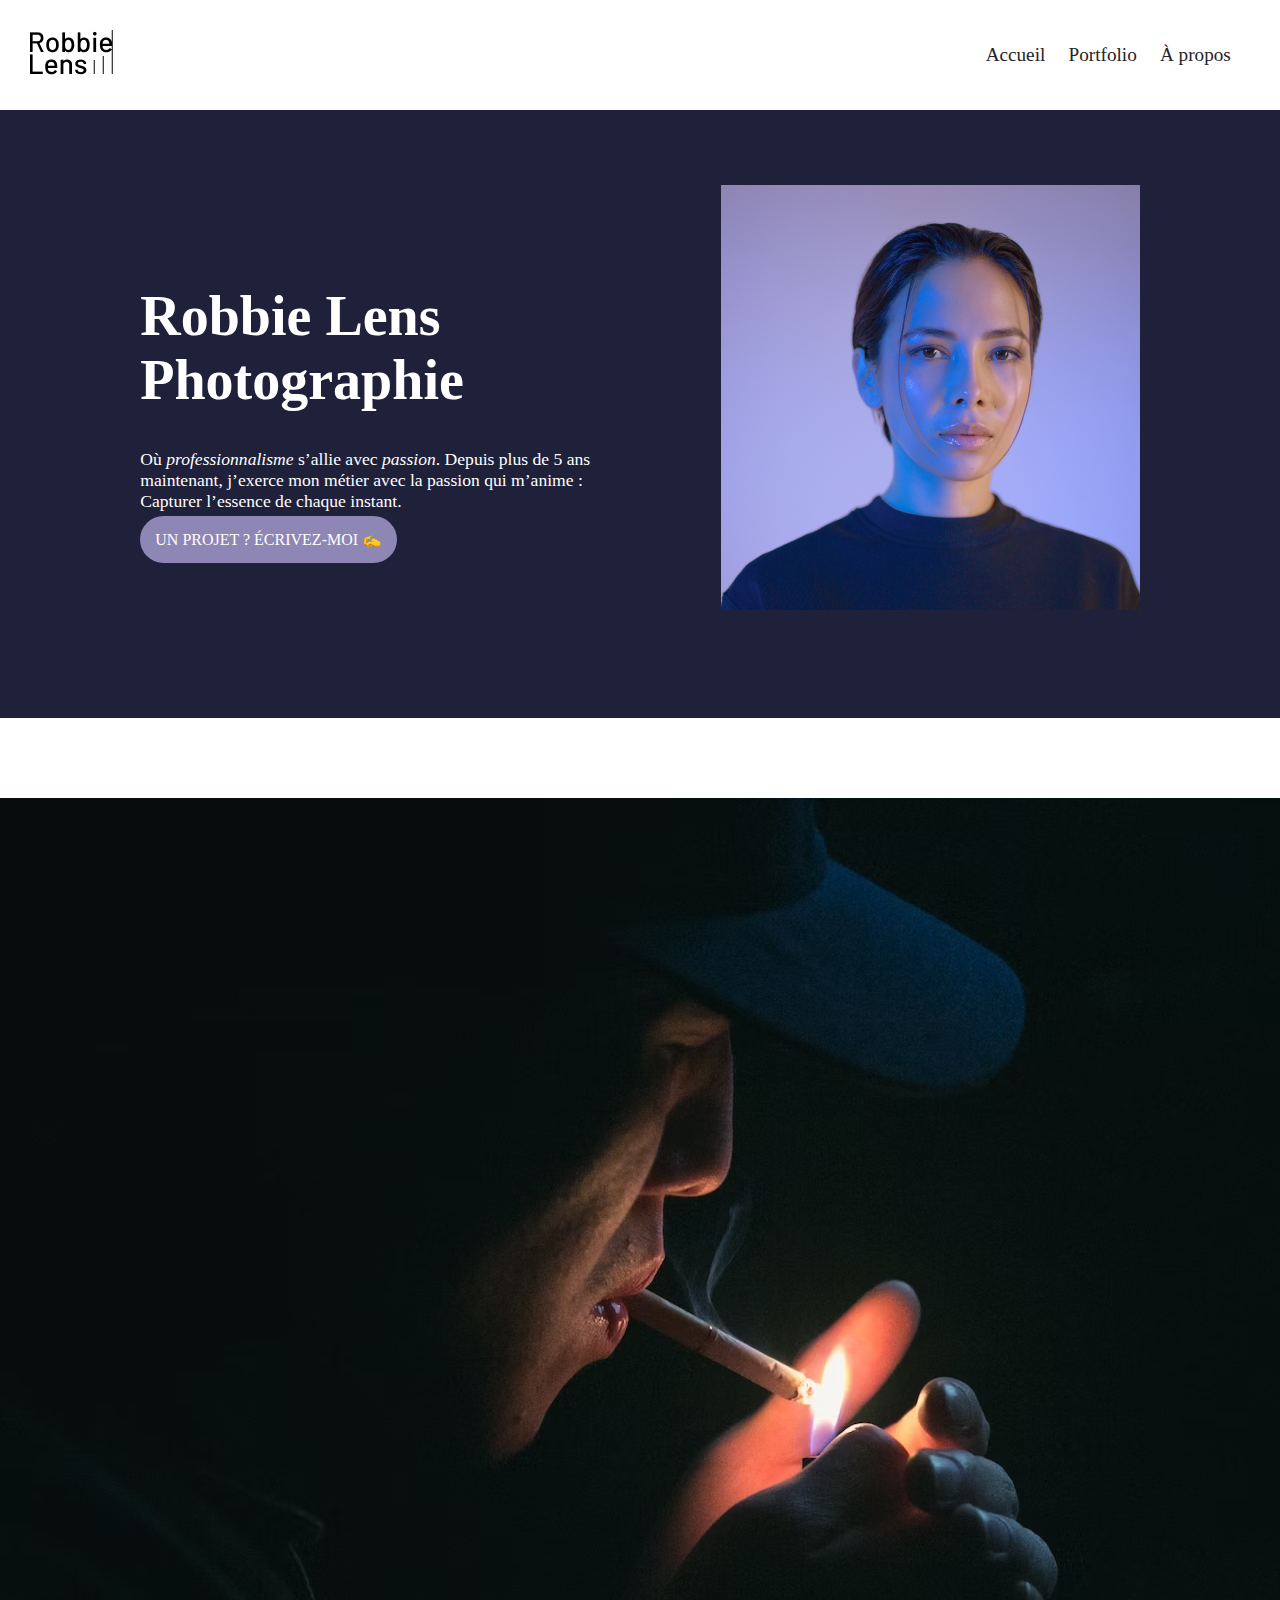
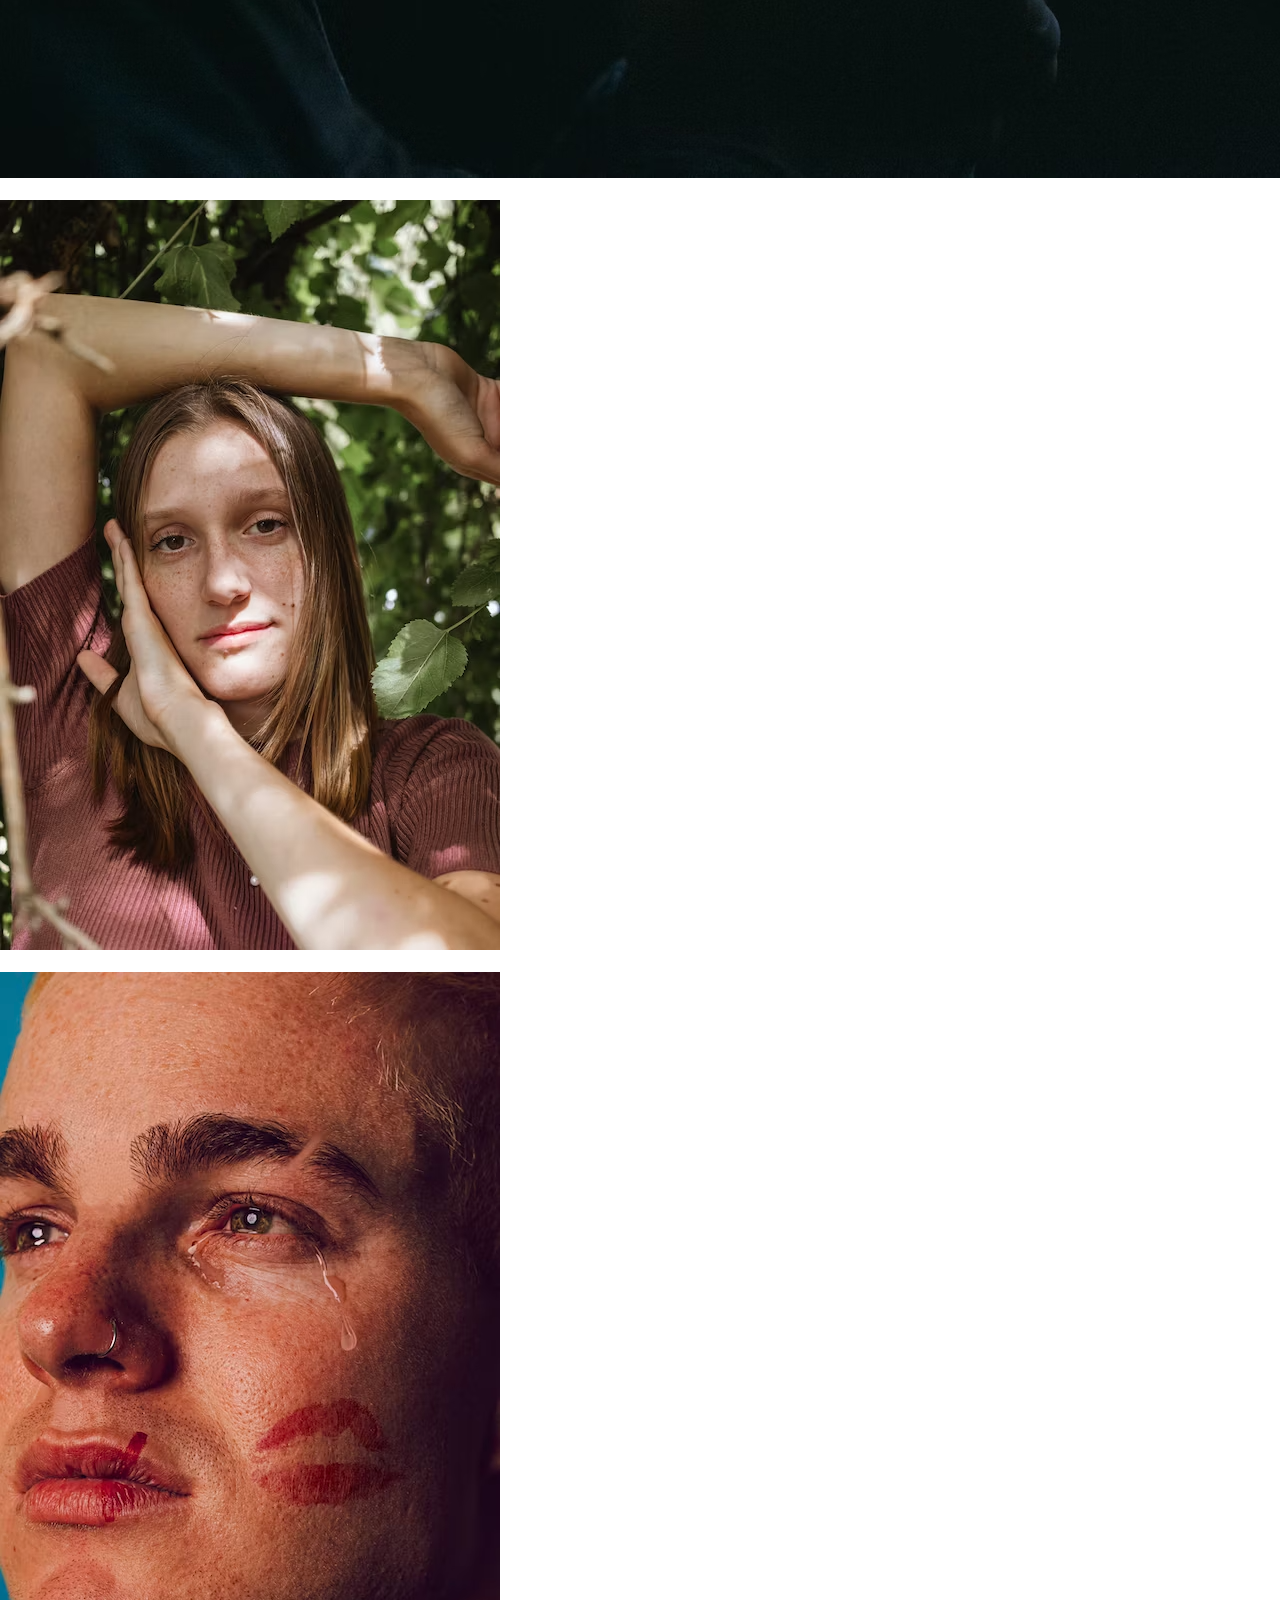
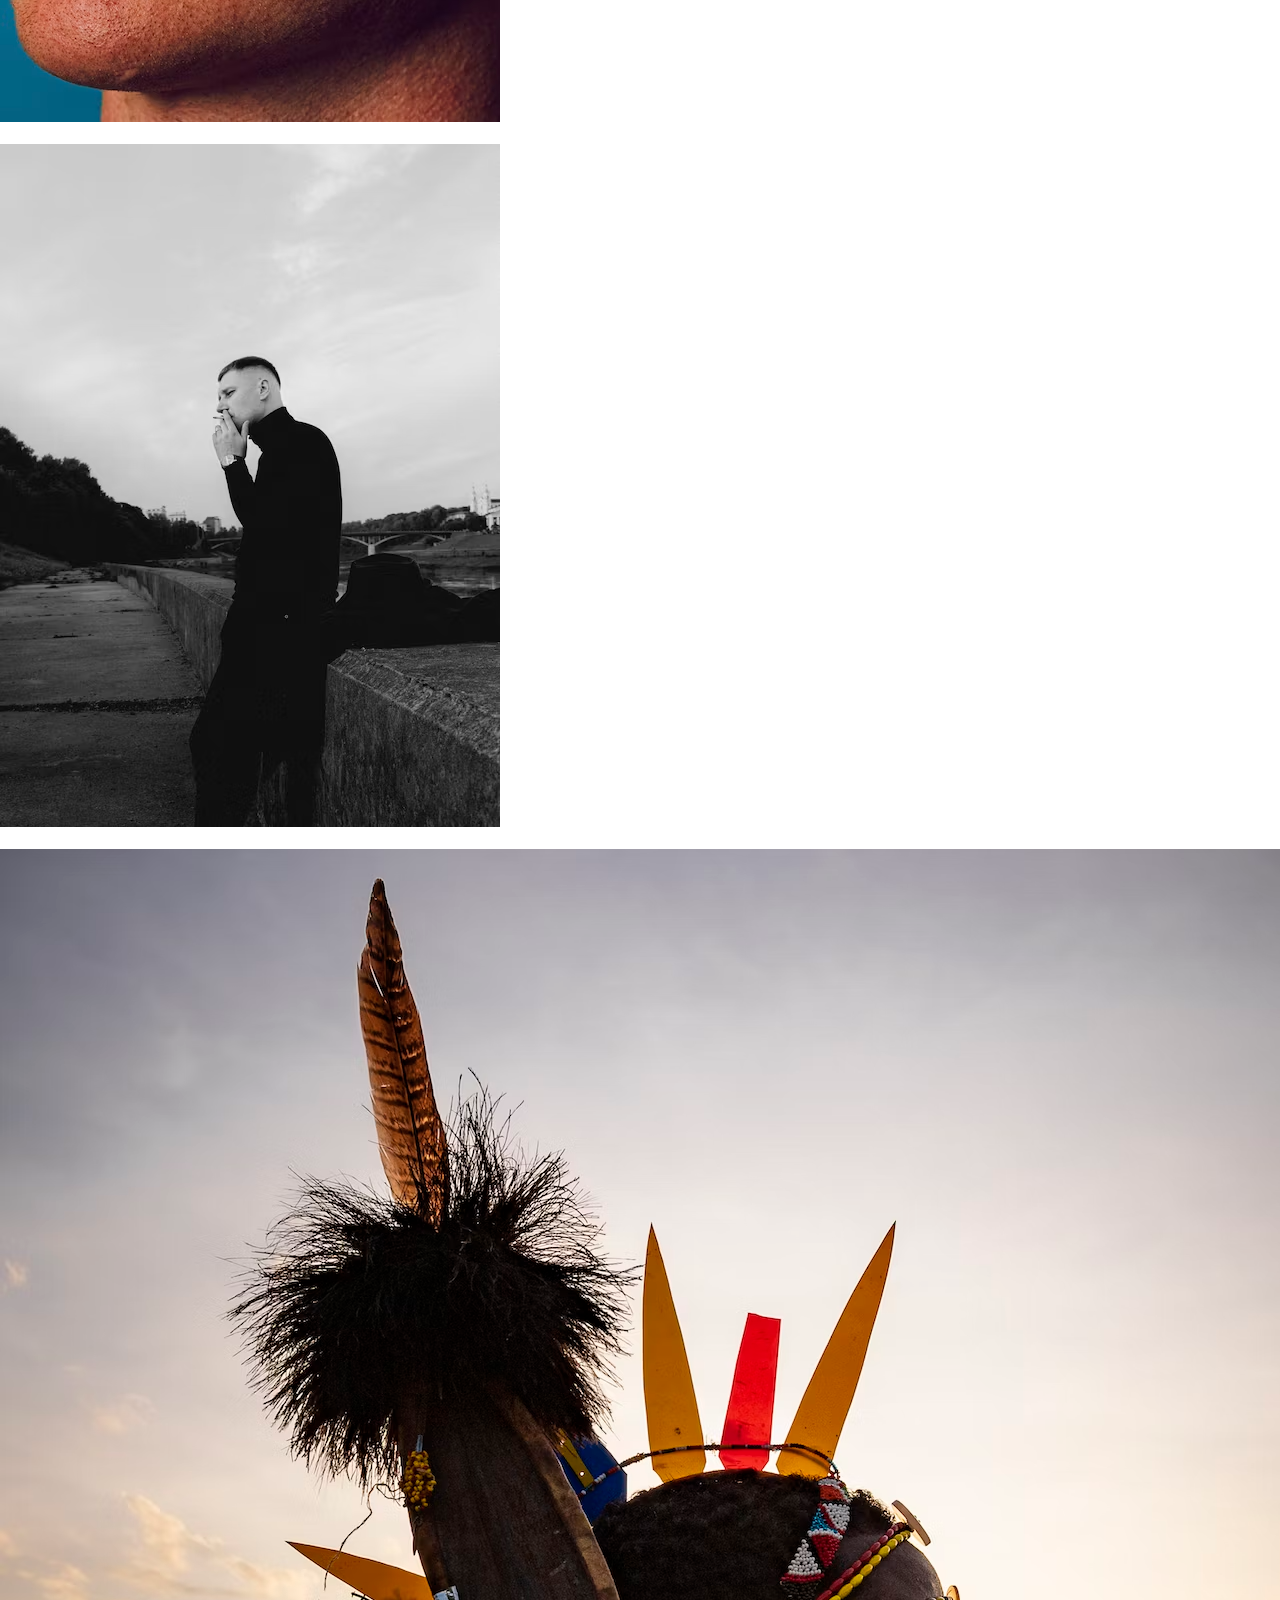
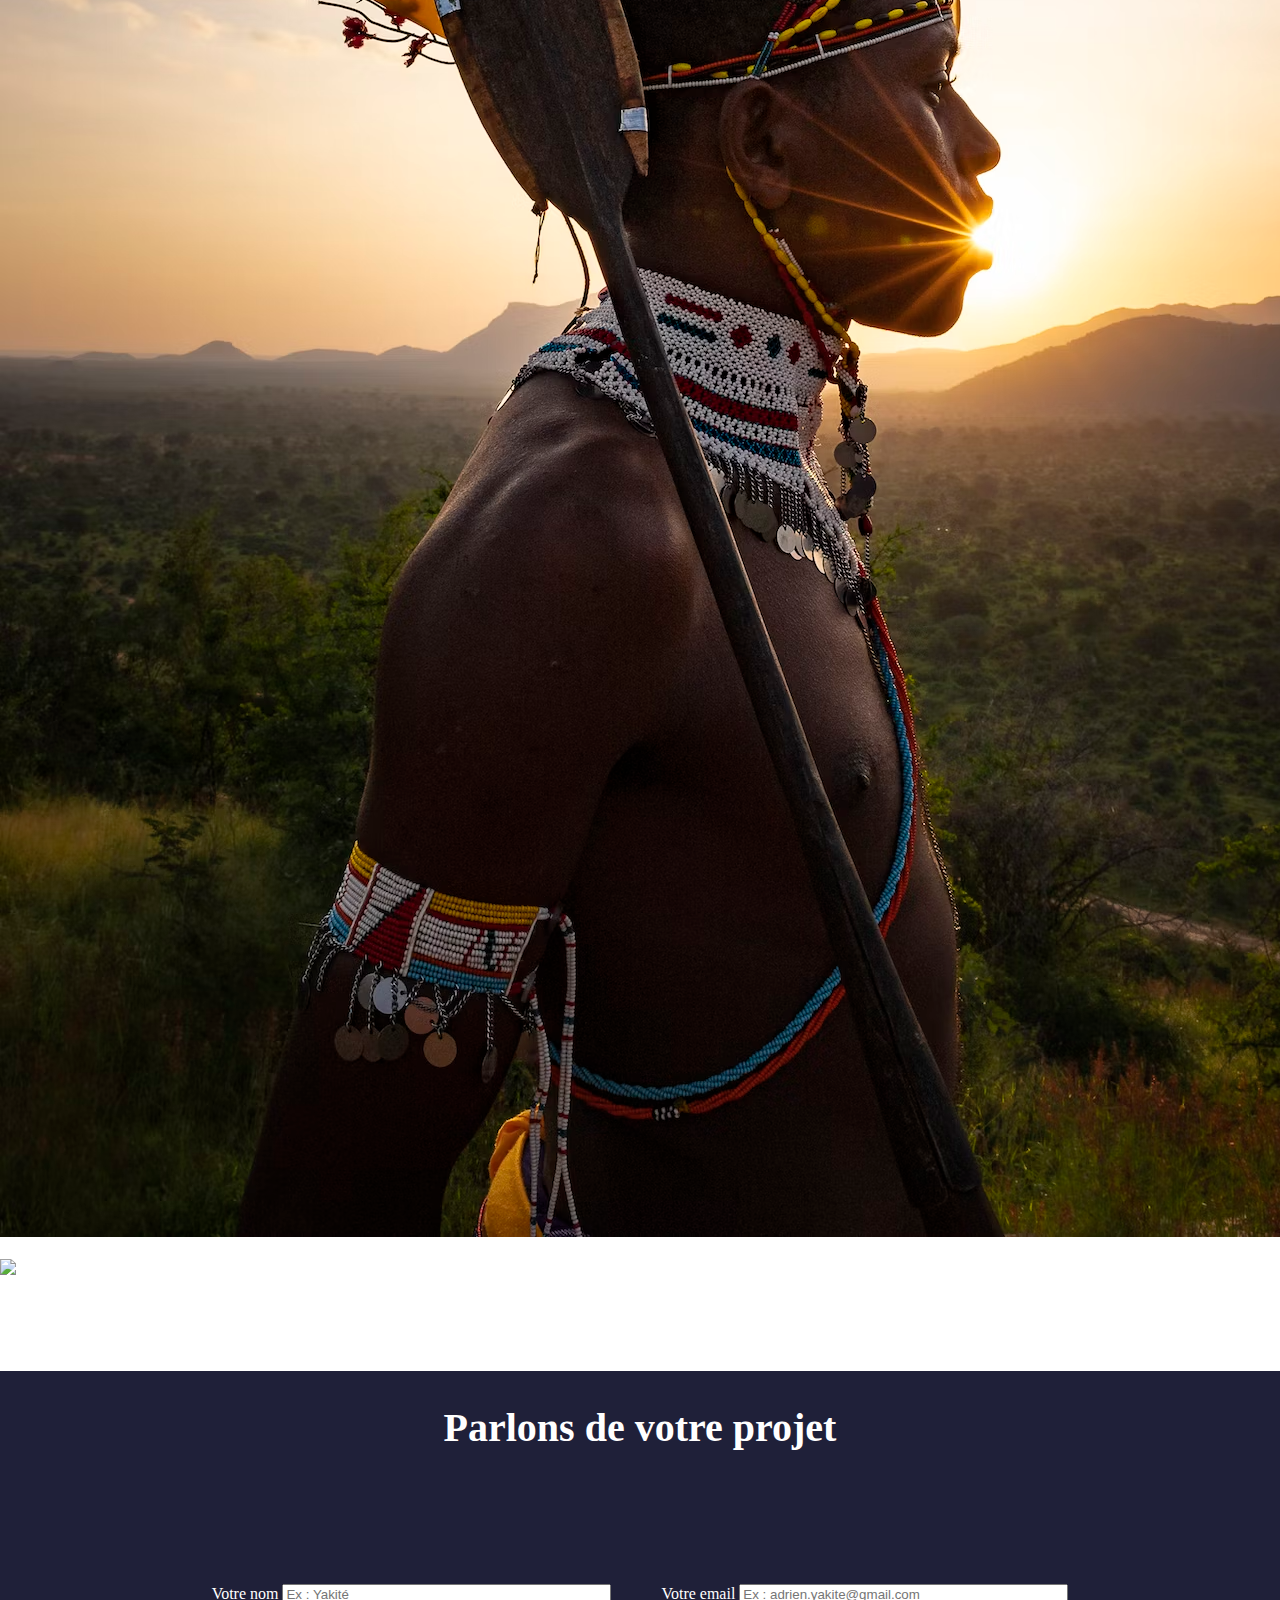
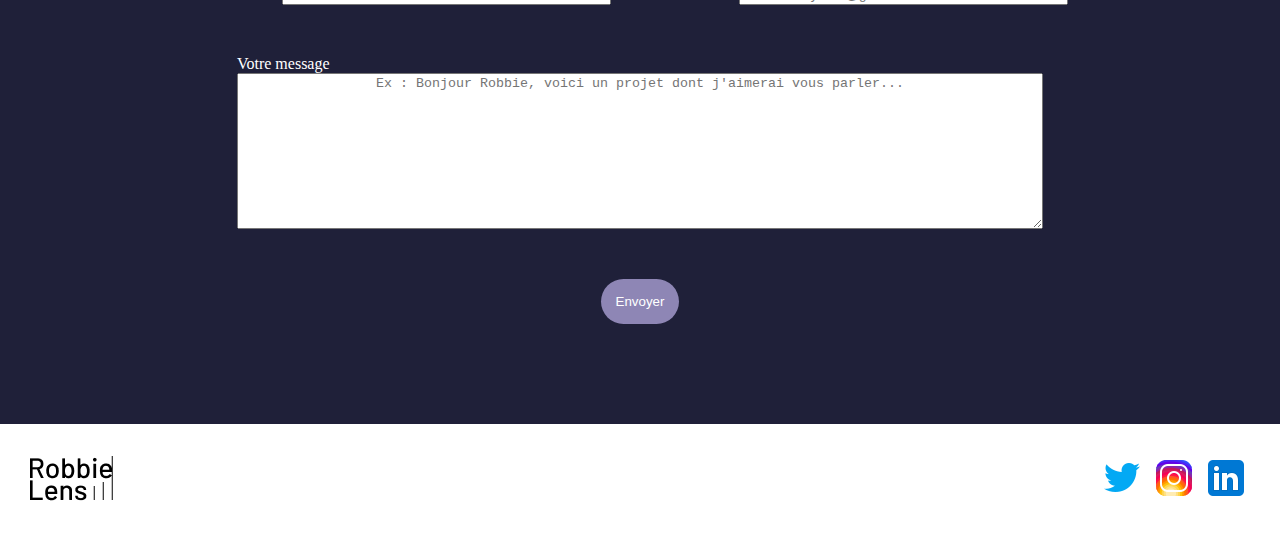
==== index.html @ 9ffb40bf "reprise du #style, suppression de classes, in et div inutiles réparation bug de navigation entre les" ====
<!DOCTYPE html>
    <html lang="fr">
        <head> 
            <meta charset=utf-8>
            <title id="ancre-accueil">Accueil – Robbie Lens Photographie</title>
            <link rel="stylesheet" href="style.css"/> 
            <link rel="preconnect" href="https://fonts.googleapis.com">
            <link rel="preconnect" href="https://fonts.gstatic.com" crossorigin>
            <link href="https://fonts.googleapis.com/css2?family=Manrope&family=Montserrat&display=swap" rel="stylesheet">

            <meta name="viewport" content="width=device-width, initial-scale=1.0">
            <!--importation : Manrope + Montserrat(google fonts)-->

            <script src="files.js" defer></script>
            
        </head>
        
        <body>
            <header>
                <nav>
                        <a href="index.html">
                            <img src="images/logo.png" alt="logo_robbie_lens">
                        </a>

                    <span>
                        <a href="index.html">Accueil&emsp;</a>
                        <a href="Portfolio.html">Portfolio&emsp;</a>
                        <a href="A propos - Robbie Lens Photographie.html">À propos&emsp;</a>
                               <!--Mise en pratique :l'ancre est plus bas que le lien d'ancrage-->
                    </span>
                </nav>
            </header>   

            <main>
                <section class="introRobbie">

                   <div>
                        <h1>Robbie Lens
                        <br>Photographie</h1>
                    
                        <div class="intro-robbie">
                            <p>
                                Où <em>professionnalisme</em> s’allie avec <em>passion</em>. Depuis plus de 5 ans 
                                <br>maintenant, j’exerce mon métier avec la passion 
                                qui m’anime : 
                                <br>
                                Capturer l’essence de chaque instant.
                            </p>    

                            <a href="#ancre-projet"class="btn">UN PROJET ?  ÉCRIVEZ-MOI ✍️​</a>

                        </div>

                    </div>

                    <img src="images/robbie-lens.png" alt="Portrait robbie-lens">
                
                </section>

                

                <section class="Portfolio">
                    <h2>Mon dernier projet</h2>
                    <div class="grid-portraits ">

                            <a href="images/fumeur.jpg" class="lien-voir-cette-image"> 
                                <img src="images/fumeur.jpg"alt="fumeur"title="Cliquez pour agrandir" />
                                <div class="voir-cette-image">Voir la photo</div>
                            </a>
                            
                            <!--Mise en pratique : insertion d'images présentes dans le même dossier + TEXTE BULLE + MINIATURE et aggrandisssement
                            -->
                            <a href="images/portrait-femme1.png" class="lien-voir-cette-image">
                                <img src="images/portrait-femme1.png" alt="jsp"title="Cliquez pour agrandir"/>
                                <div class="voir-cette-image">Voir la photo</div>

                            </a>
    
                            <a href="images/portrait-pleurs.png"class="lien-voir-cette-image">
                                <img src="images/portrait-pleurs.png"alt="jsp"title="Cliquez pour agrandir">
                                <div class="voir-cette-image">Voir la photo</div>
                            </a>
    
                            <a href="images/fumeur2.png" class="lien-voir-cette-image">
                                <img src="images/fumeur2.png"alt="Geyser"title="Cliquez pour agrandir" />
                                <div class="voir-cette-image">Voir la photo</div>
                            </a>
                        
                            
                            <a href="images/guerrier-massai.png"class="lien-voir-cette-image"> 
                                <img src="images/guerrier-massai.png"alt="jE SAIS PLUS"title="Cliquez pour agrandir" />
                                <div class="voir-cette-image">Voir la photo</div>
                            </a>
    
                            
                            <a href="https://wallpapers.com/images/hd/nba-youngboy-pictures-nala5e6zj64zjtpm.jpg" class="lien-voir-cette-image">
                                <img src="https://wallpapers.com/images/hd/nba-youngboy-pictures-nala5e6zj64zjtpm.jpg"alt="Lac"title="Cliquez pour agrandir" />
                                <div class="voir-cette-image">Voir la photo</div>
                            </a>
                        
                    </div>
                    <br><br><h4><a href="Portfolio.html"target="_blank"class="bouton2">Voir portfolio</a></h4>

                </section>
                
                <section class="formContact">
                    <h2 id="ancre-projet">Parlons de votre projet</h2>
                    <form action="" method="get">
                        <div class="coordonees">

                            <div>
                                <label for="nom">Votre nom </label>
                                    <input type="text" name="nom" id="nom" placeholder="Ex : Yakité" size="38" >
                            </div>

                            <div>
                                <label for="adressemail">Votre email </label>
                                    <input type="email" name="adressemail" id="adressemail"placeholder="Ex : adrien.yakite@gmail.com" size="38">
                            </div>  

                        </div>

                        <div>
                                <label for="resumeprojet">Votre message</label>
                                    <textarea name="resumeprojet" id="resumeprojet" placeholder="Ex : Bonjour Robbie, voici un projet dont j'aimerai vous parler..." required rows="10"></textarea>
                        </div>

                        <input type="submit" value="Envoyer" class="btn" id="btnEnvoi">


                    </form>
                </section>

                

            </main>

            <footer>
                    <a href="index.html">
                        <img src="images/logo.png"alt="logo_robbie_lens">
                    </a>
                    <span class="logos-reseaux">
                        <a href="https://twitter.com/RedSmash0"target="_blank">
                            <img src="images/icons8-twitter-48.png"alt="logo twitter"title="@Robbie_Lens">
                        </a>
                        <a href="https://www.instagram.com/afric_un/"target="_blank"> 
                            <img src="images/icons8-instagram-48.png"alt="logo instagram"title="@Robbie_Lens">             
                        </a>
                        <a href="https://www.linkedin.com/in/adrien-yakite-ba0730135/"target="_blank"> 
                            <img src="images/logo_linkedin.png"alt="logo Linkedin"title="@Robbie_Lens">             
                        </a>
                    </span>
            </footer>
            
        </body>
           
    



    </html>
---- style.css ----
/*////////////////////////////////////////////////////////////////*/

                            /*BALISES*/

/*////////////////////////////////////////////////////////////////*/
body{
    background-color: #1F2039;
    color: white;
    margin: auto;
}


nav,footer{
    background-color: white;
    padding: 30px;
    display: flex;
    flex: row;
    justify-content: space-between;
    align-items: center;
}

a{
    text-decoration: none;
    color: white;
}


a:hover{
    opacity: 0.6;
}

a:visited{
    text-decoration: none;
}



header a{
    color:#242424;
    text-decoration: none;
    font-size: 1.2em;
}

h1{
    font-size: 3.5em;
    text-align: center;
}

h2{
    font-size: 2.5em;
    text-align: center;
}
p{
    font-size: 1.1em;
    text-align: justify
}

form{
    display: flex;
    flex-direction: column;
    align-items: center ;
    gap: 50px;

    padding: 100px;
}

td,th,tr{
    border: 1px solid #8e86b5;
    padding: 50px;
}

table{
    border-collapse: collapse;
    margin: auto;
}




/*////////////////////////////////////////////////////////////////*/

                            /*CLASSES ET ID*/

/*////////////////////////////////////////////////////////////////*/

/* index.html*/ 

.Portfolio{
    background-color: white;
}

.introRobbie{
    display: flex;
    flex-direction: row;
    justify-content: space-around;
    align-items: center;
    padding: 75px;

    width: auto;
    margin: auto;
}

.introRobbie h1{
    font-size: 3.5em;
    text-align: left;
}

.coordonees{
    display: flex;
    flex: row;
    gap: 50px;

}

#resumeprojet{
    display: flex;
    flex-direction: column;
    justify-content: center;
    align-items: center;
    text-align: center;
    width: 800px;
}


/*a propos*/

.introAPropos{
    display: flex;
    flex-direction: column;
    justify-content: center;
    align-items: center;
    padding: 100px;
}

.introAPropos p {
    padding: 100px;
    margin-left: 200px;
    margin-right: 200px;
    border-right: 1px solid #8e86b5;
    border-bottom: 1px solid #8e86b5;
    font-size: 1.1em;
}

.services{
    display: flex;
    flex-direction: column;
    justify-content: center;
    align-items: center;
    padding: 100px;
}

.services ul{
    padding: 100px;
    margin-left: 200px;
    margin-right: 200px;
    border-right: 1px solid #8e86b5;
    border-bottom: 1px solid #8e86b5;
    font-size: 1.1em;
}


.carte-de-visite{
margin: auto;
padding-top: 100px;
}

.carte-de-visite img{
    width: 25%;
    margin: auto;
    display: flex;
    justify-content: center;
    padding-bottom: 100px;
}

.soldes{
    text-decoration:line-through;
}

.btn{
    border-radius: 30px;
    border: none;
    background-color:#8e86b5 ;
    color: white;
    padding: 15px;
}

























































/*    <form method="get" action="">
                        <label for="langue">Veuillez selectionnez une langue :</label>
                        <select name="langue" id="langue">
                            <option value="Français" selected>Français 🇫🇷</option>
                            <option value="Anglais" selected>Anglais 🇬🇧​</option>
                            <option value="Allemand" selected>Allemand 🇩🇪​ </option>
                            <option value="Espagnol" selected>Espagnol 🇪🇸</option>
                            <option value="Japonais" selected>Japonais 🇯🇵​</option>
                        </select>
                    </form>

                    <br><br>

                    <form method="get" action="">
                    <label>Veuillez selectionnez une langue :</label><br>
                    <label for="français">Français</label><input type="checkbox" name="français" id="français">
                    <label for="anglais">Anglais</label><input type="checkbox" name="anglais" id="anglais">
                    <label for="espagnol">Espagnol</label><input type="checkbox" name="espagnol" id="espagnol">
                    <label for="allemand">Allemand</label><input type="checkbox" name="allemand" id="allemand">
                    </form>

                    <br><br>

                    <form method="get" action="">

                        <label for="langue">Veuillez choisir une langue :</label><br>


                        <label for="français">Français</label>
                            <input type="radio" name="langue" value="français" id="français" checked>

                        <label for="anglais">Anglais</label>
                            <input type="radio" name="langue" value="anglais" id="anglais" checked>

                        <label for="espagnol">Espagnol</label>
                            <input type="radio" name="langue" value="espagnol" id="espagnol" checked>

                        <label for="allemand">Allemand</label>
                            <input type="radio" name="langue" value="allemand" id="allemand" checked>

                    </form>*/
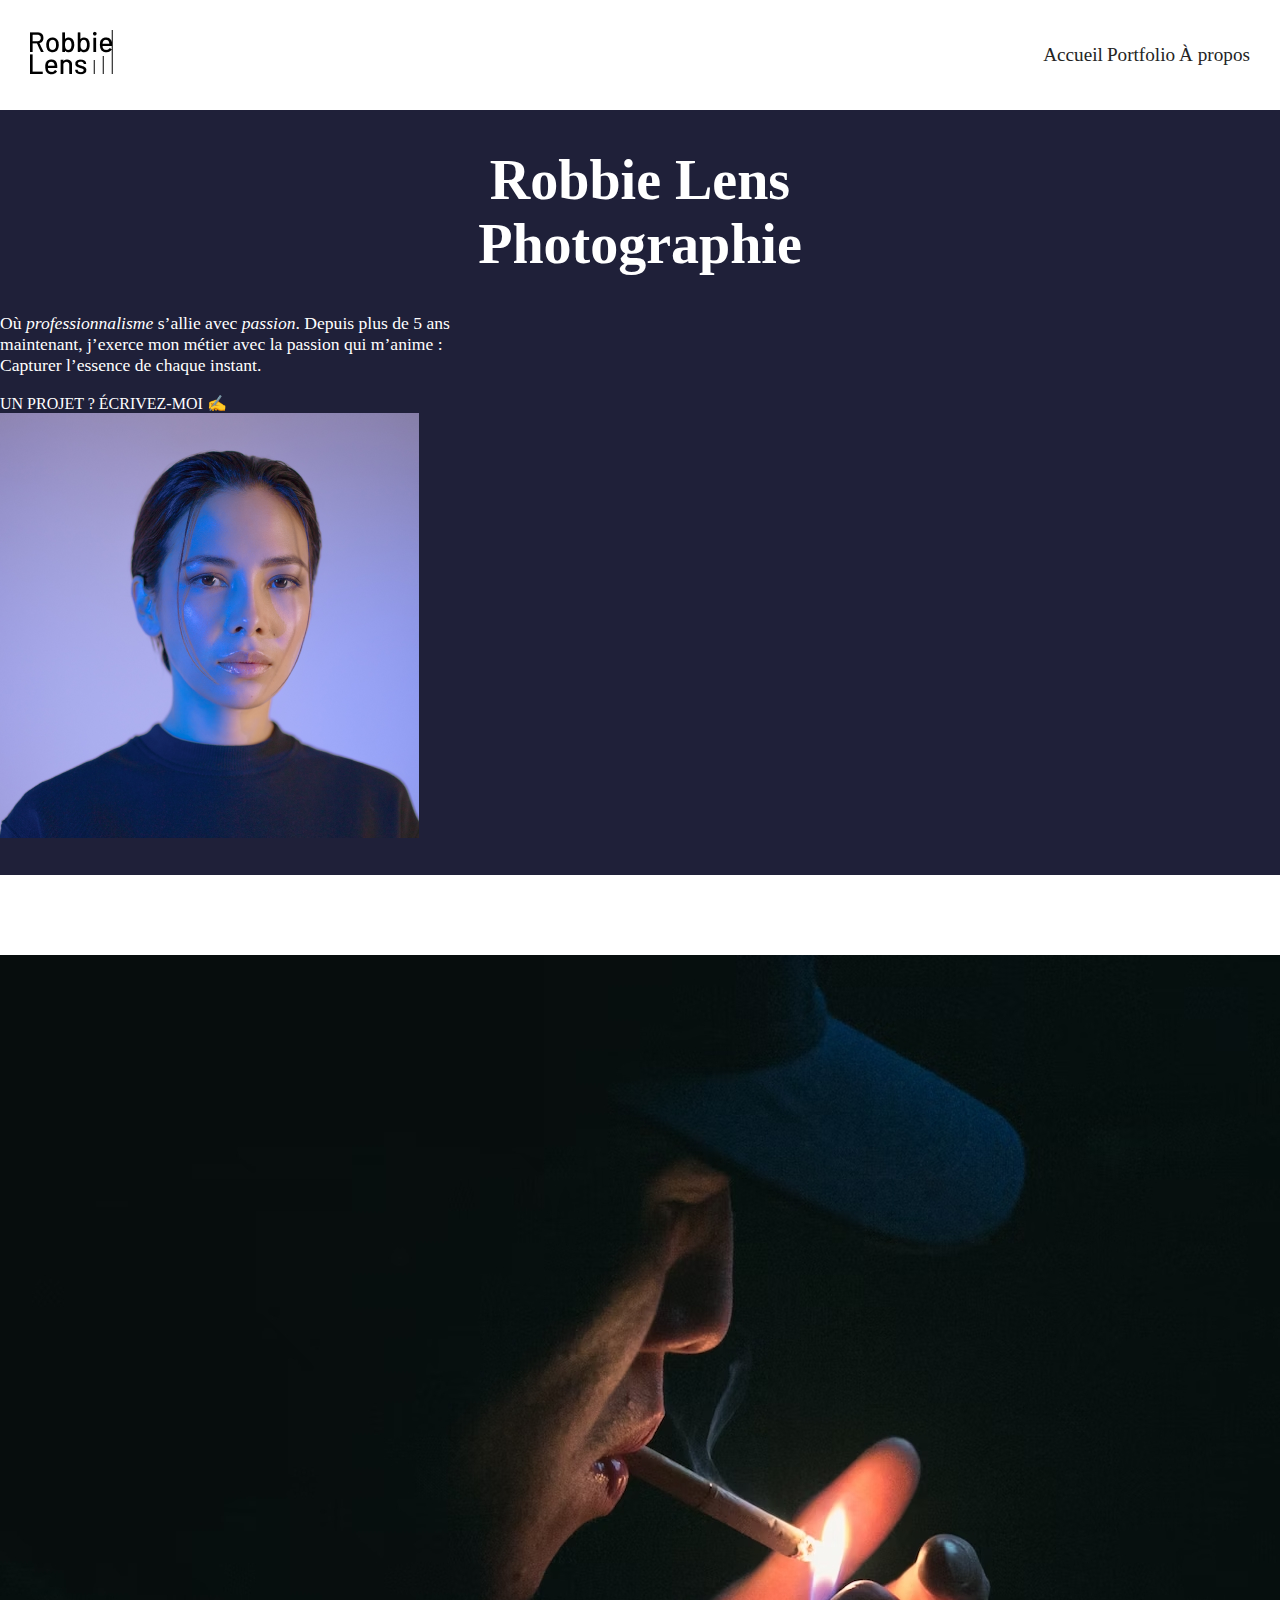
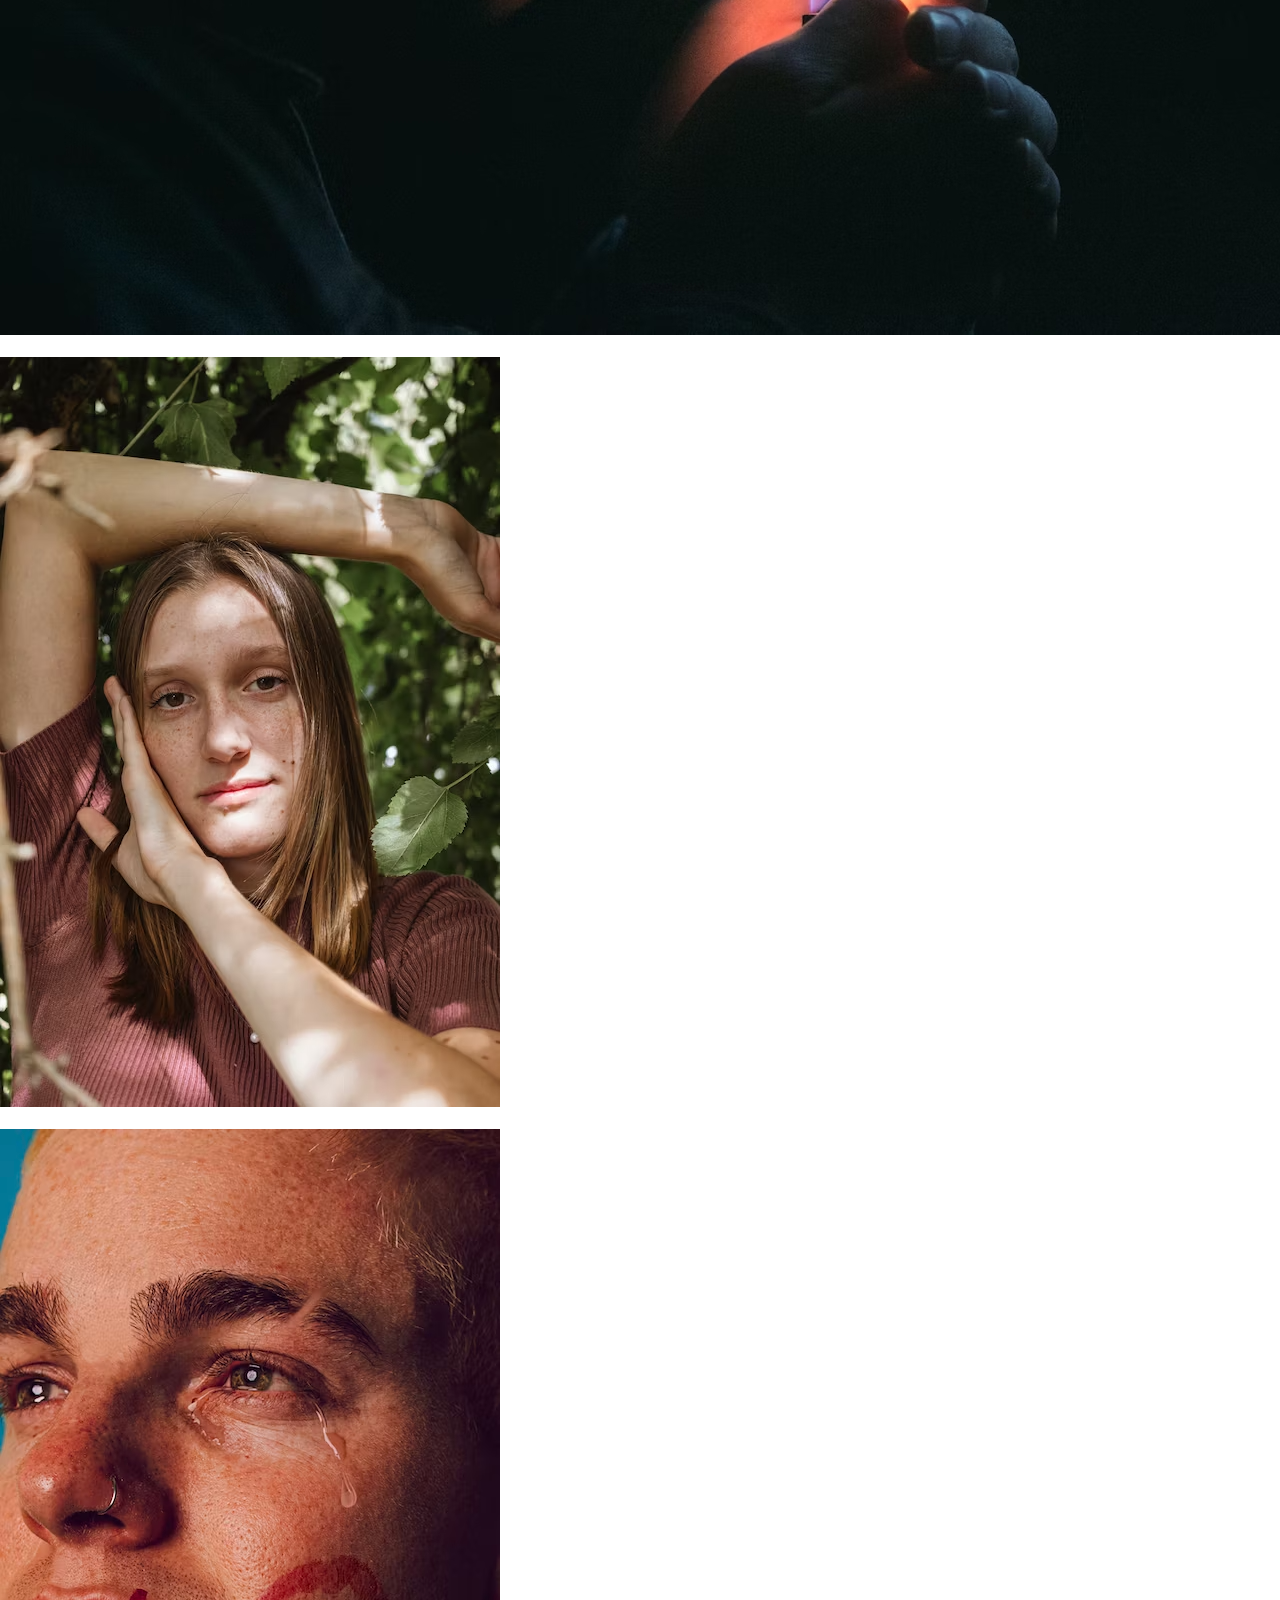
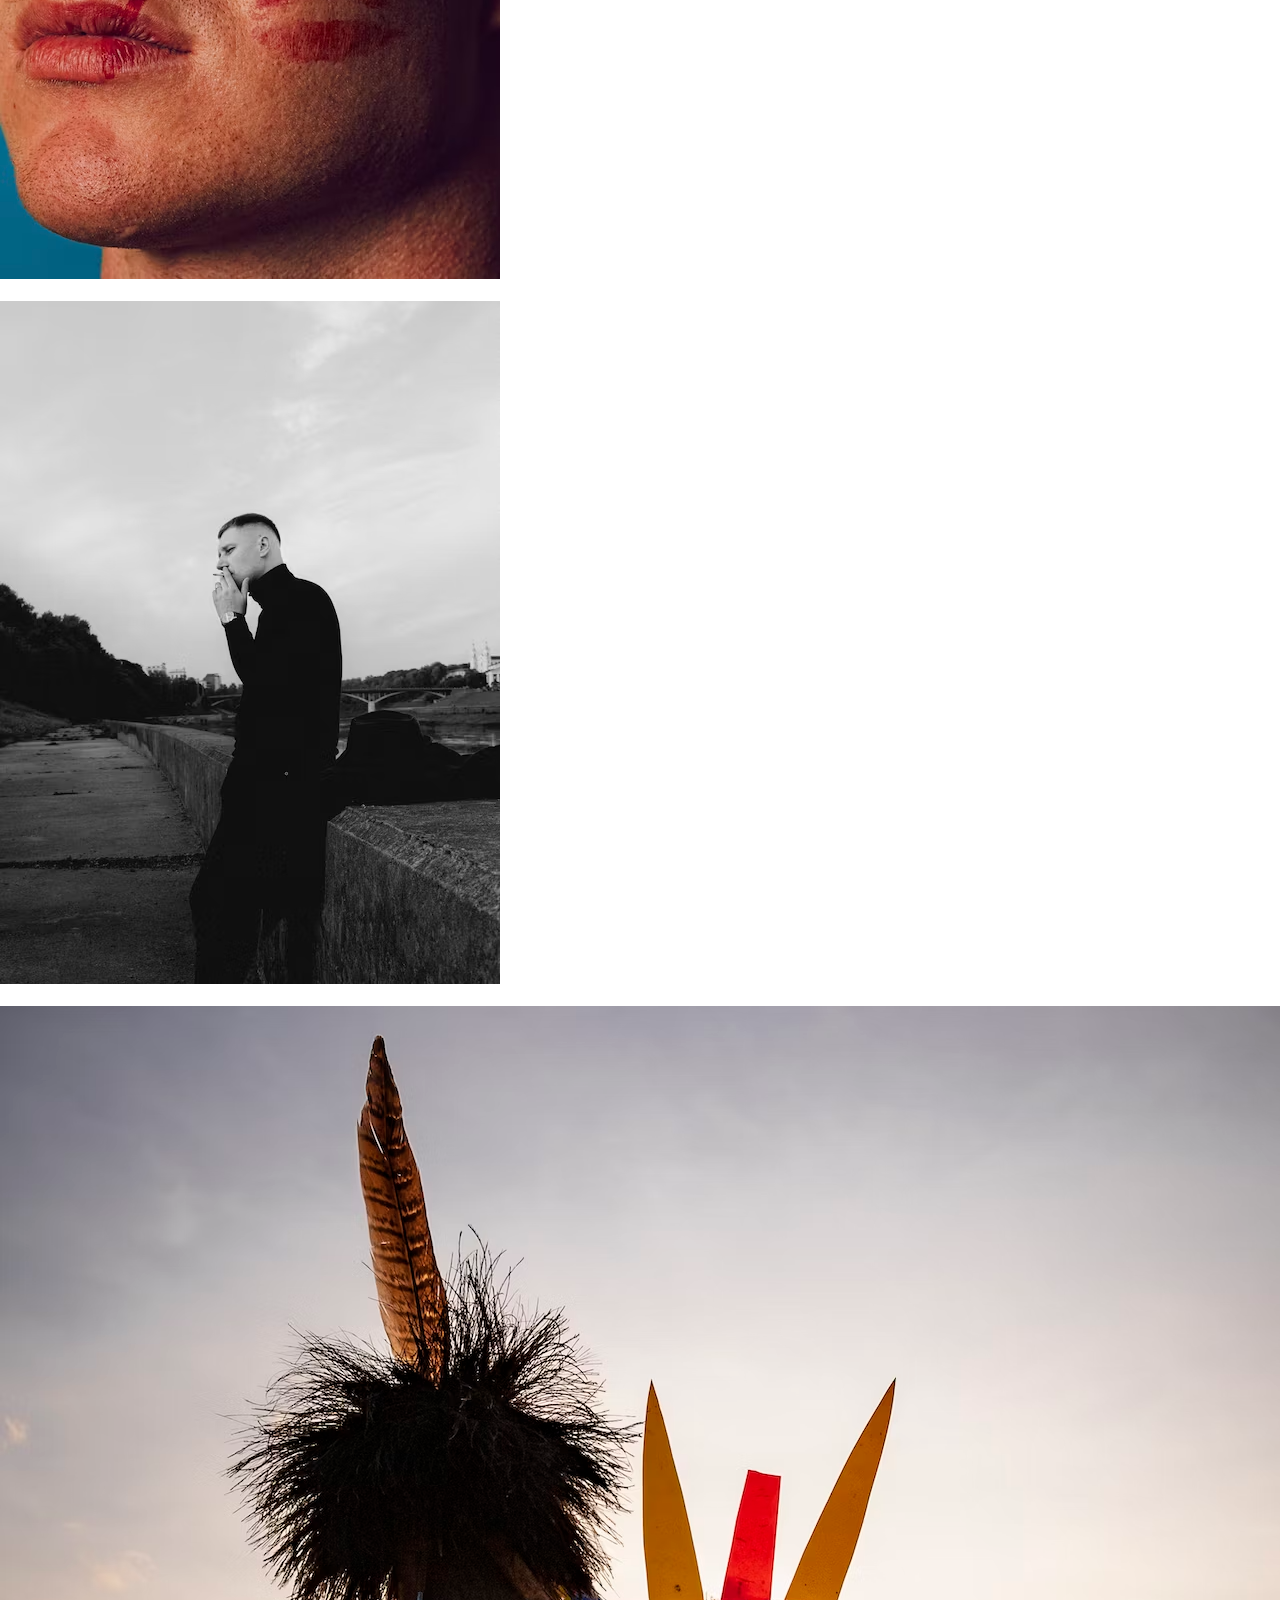
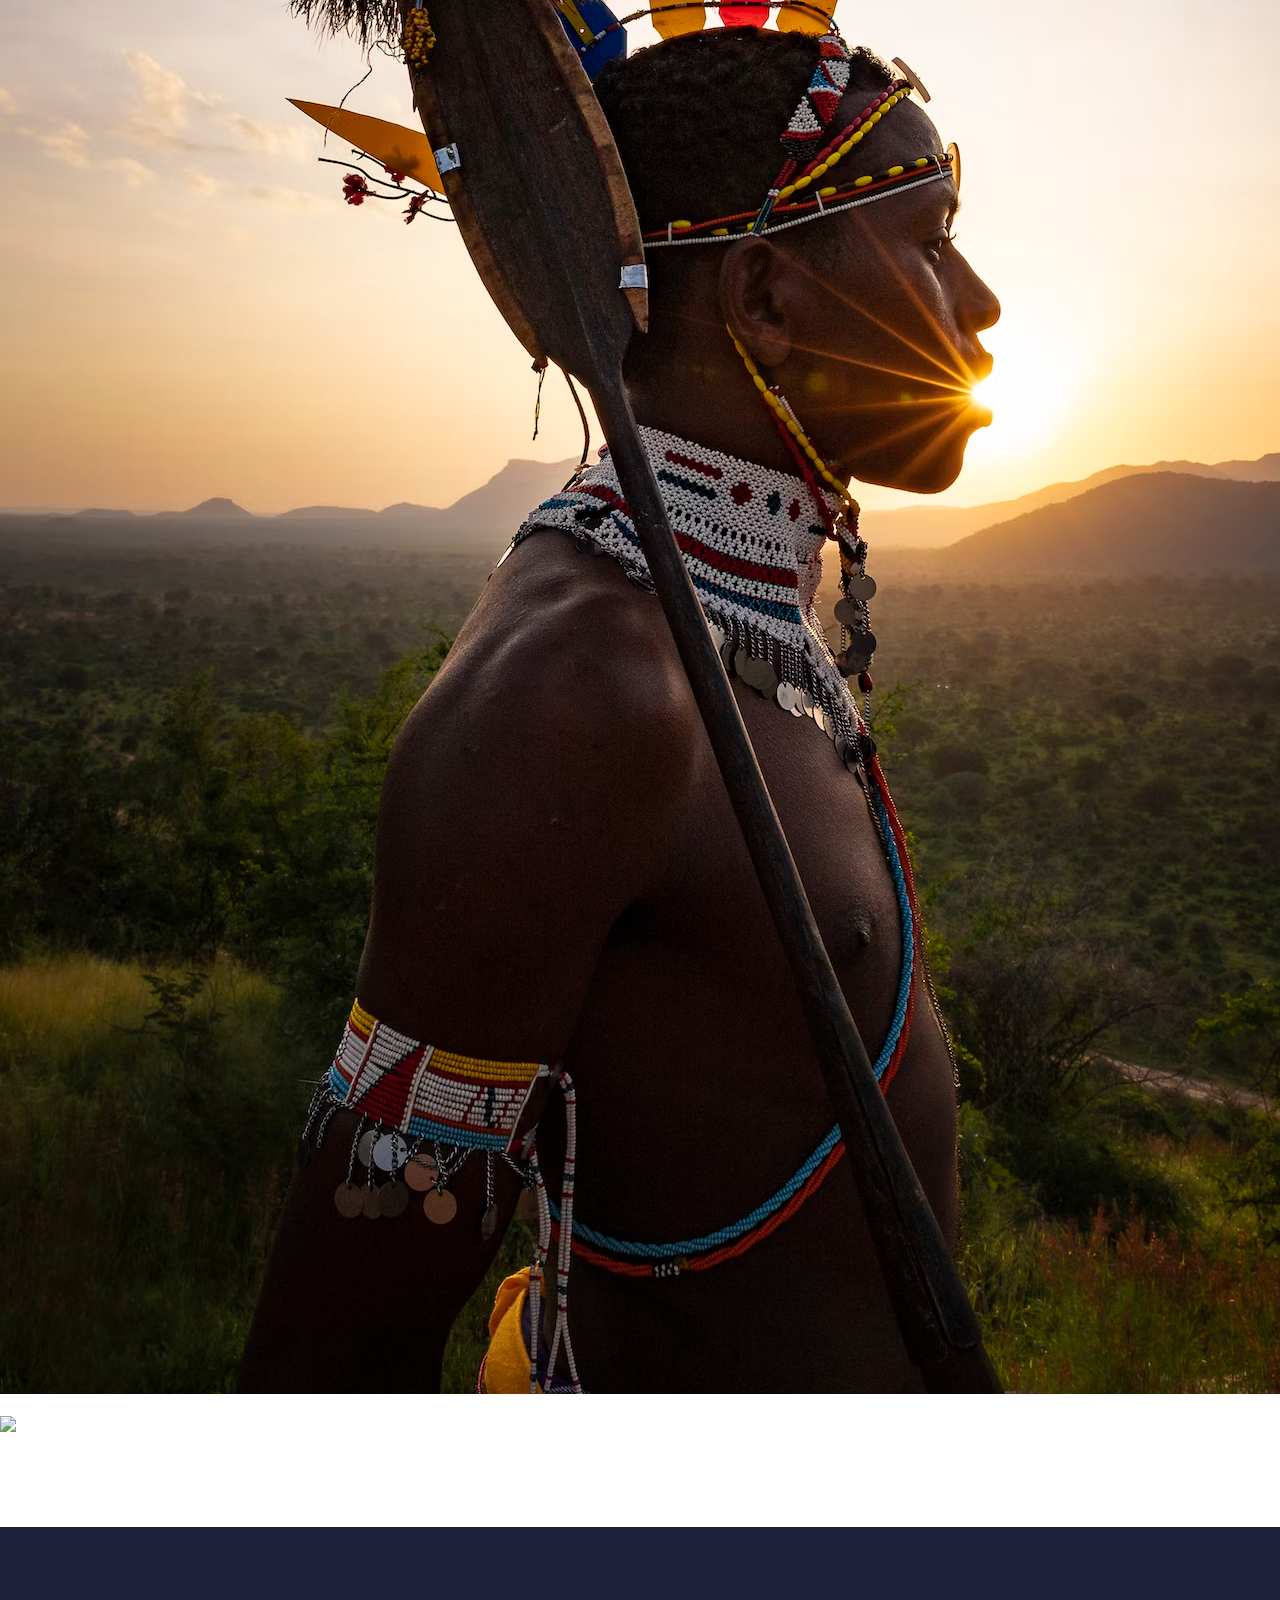
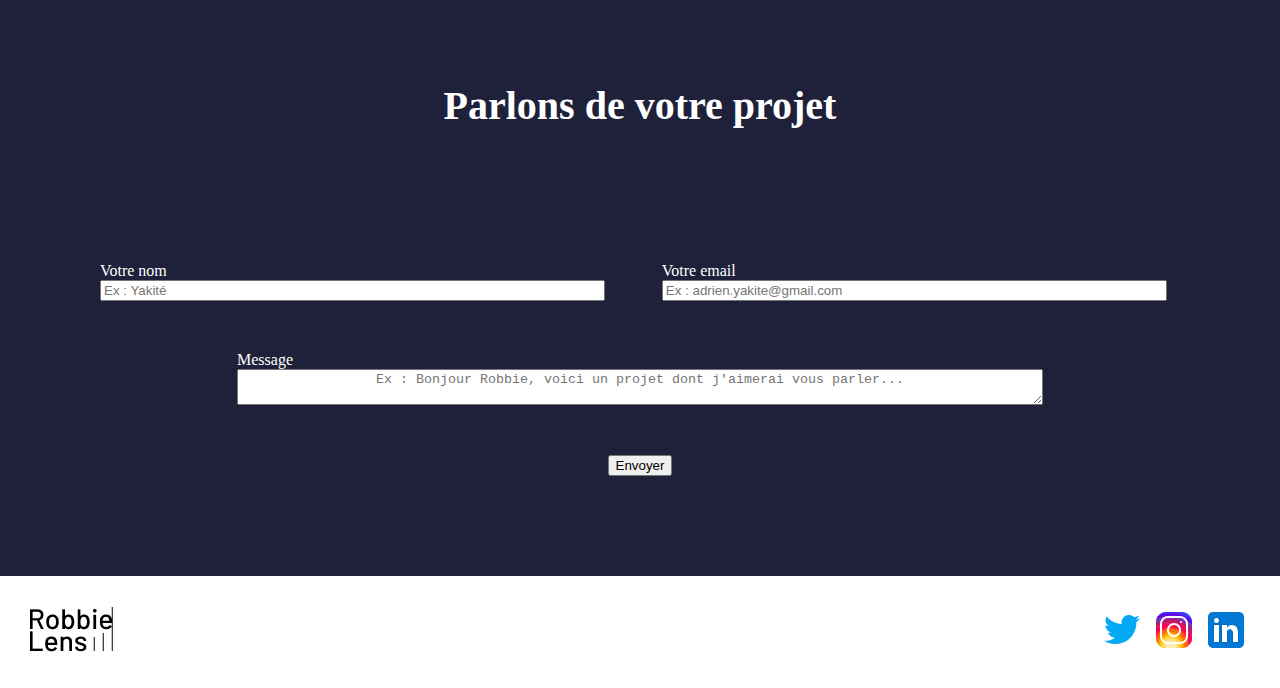
==== commit 94bbaa5e: "Merge branch 'main' of https://github.com/AdrienYakite/RobbieLens" ====
--- a/index.html
+++ b/index.html
@@ -10,9 +10,6 @@
 
             <meta name="viewport" content="width=device-width, initial-scale=1.0">
             <!--importation : Manrope + Montserrat(google fonts)-->
-
-            <script src="files.js" defer></script>
-            
         </head>
         
         <body>
@@ -21,20 +18,19 @@
                         <a href="index.html">
                             <img src="images/logo.png" alt="logo_robbie_lens">
                         </a>
-
-                    <span>
-                        <a href="index.html">Accueil&emsp;</a>
-                        <a href="Portfolio.html">Portfolio&emsp;</a>
-                        <a href="A propos - Robbie Lens Photographie.html">À propos&emsp;</a>
+                    <div class="liens-navigation">
+                        <a href="index.html">Accueil</a>
+                        <a href="Portfolio.html">Portfolio</a>
+                        <a href="A propos - Robbie Lens Photographie.html">À propos</a>
                                <!--Mise en pratique :l'ancre est plus bas que le lien d'ancrage-->
-                    </span>
+                    </div>
                 </nav>
             </header>   
 
             <main>
-                <section class="introRobbie">
+                <section class="conteneur-intro-robbie">
 
-                   <div>
+                   <div class="titre-txt-intro">
                         <h1>Robbie Lens
                         <br>Photographie</h1>
                     
@@ -47,7 +43,7 @@
                                 Capturer l’essence de chaque instant.
                             </p>    
 
-                            <a href="#ancre-projet"class="btn">UN PROJET ?  ÉCRIVEZ-MOI ✍️​</a>
+                            <a href="#ancre-projet"class="bouton">UN PROJET ?  ÉCRIVEZ-MOI ✍️​</a>
 
                         </div>
 
@@ -102,30 +98,33 @@
                     <br><br><h4><a href="Portfolio.html"target="_blank"class="bouton2">Voir portfolio</a></h4>
 
                 </section>
-                
-                <section class="formContact">
+                <section>
+                    
+                </section>
+                <section class="carte-de-visite">
                     <h2 id="ancre-projet">Parlons de votre projet</h2>
+
                     <form action="" method="get">
                         <div class="coordonees">
 
-                            <div>
-                                <label for="nom">Votre nom </label>
-                                    <input type="text" name="nom" id="nom" placeholder="Ex : Yakité" size="38" >
+                            <div class="nom-user">
+                                <label for="nom" class="adrien">Votre nom </label>
+                                    <input type="text" name="nom" id="nom" placeholder="Ex : Yakité" size="60">
                             </div>
 
-                            <div>
+                            <div class="email-user">
                                 <label for="adressemail">Votre email </label>
-                                    <input type="email" name="adressemail" id="adressemail"placeholder="Ex : adrien.yakite@gmail.com" size="38">
+                                    <input type="email" name="adressemail" id="adressemail"placeholder="Ex : adrien.yakite@gmail.com" size="60">
                             </div>  
 
                         </div>
 
-                        <div>
-                                <label for="resumeprojet">Votre message</label>
-                                    <textarea name="resumeprojet" id="resumeprojet" placeholder="Ex : Bonjour Robbie, voici un projet dont j'aimerai vous parler..." required rows="10"></textarea>
+                        <div class="Message">
+                                <label for="resumeprojet">Message</label>
+                                    <textarea name="resumeprojet" id="resumeprojet"placeholder="Ex : Bonjour Robbie, voici un projet dont j'aimerai vous parler..." required></textarea>
                         </div>
 
-                        <input type="submit" value="Envoyer" class="btn" id="btnEnvoi">
+                        <input type="submit" value="Envoyer" class="bouton2">
 
 
                     </form>
@@ -136,7 +135,7 @@
             </main>
 
             <footer>
-                    <a href="index.html">
+                    <a href="Accueil - Robbie Lens Photographie.html">
                         <img src="images/logo.png"alt="logo_robbie_lens">
                     </a>
                     <span class="logos-reseaux">
@@ -158,4 +157,4 @@
 
 
 
-    </html>      +    </html>      
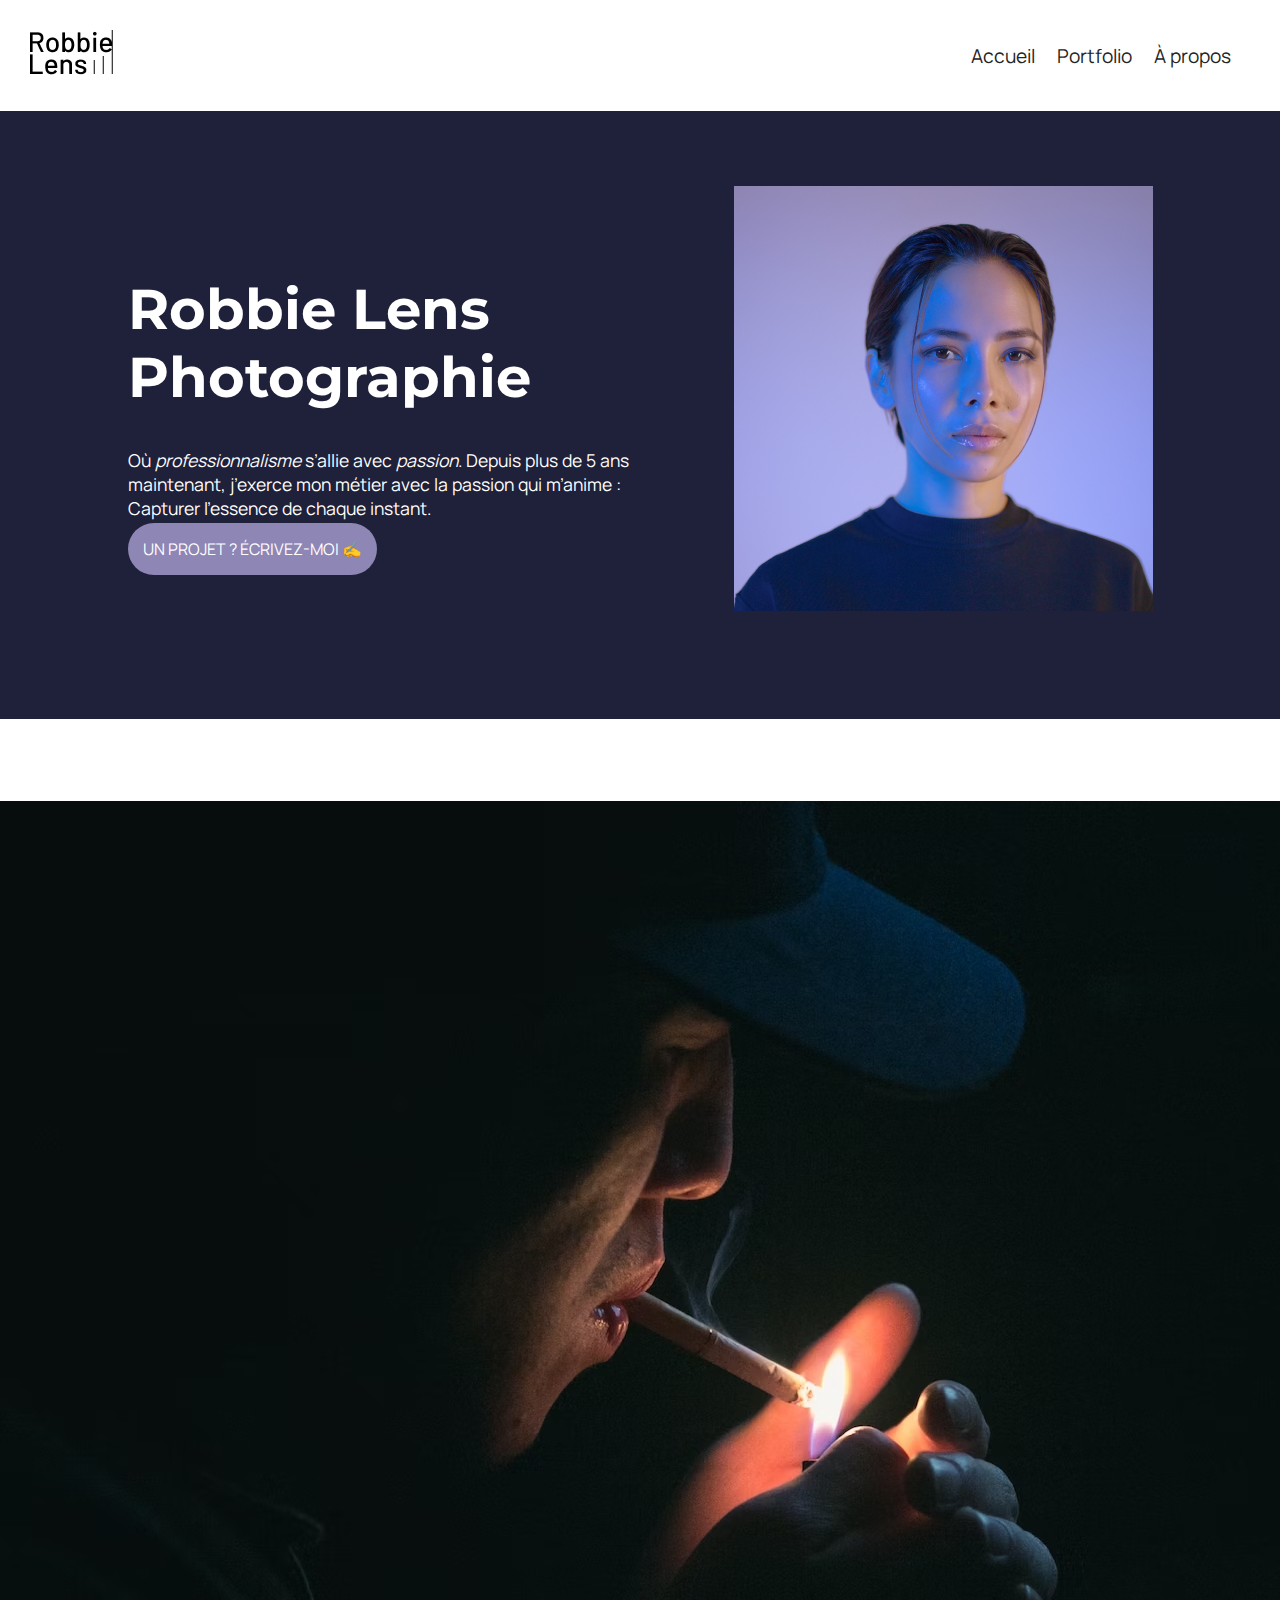
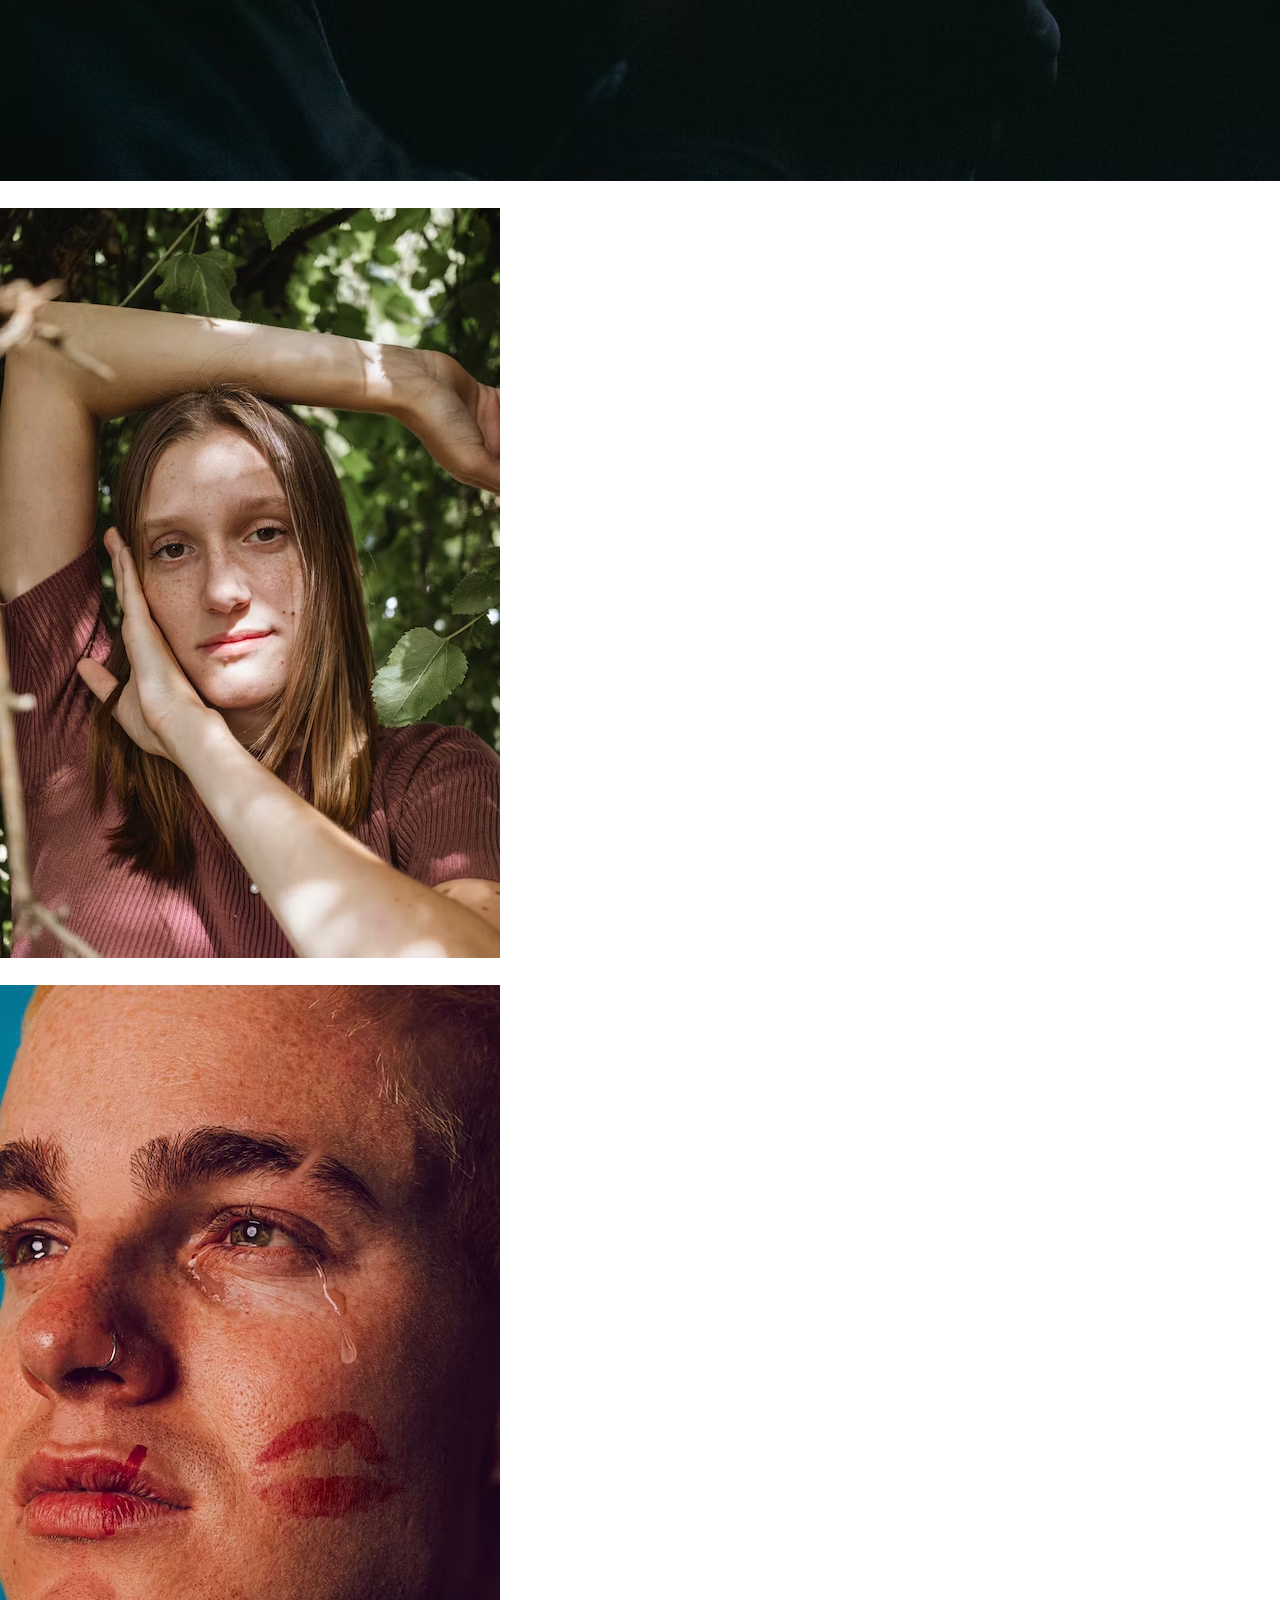
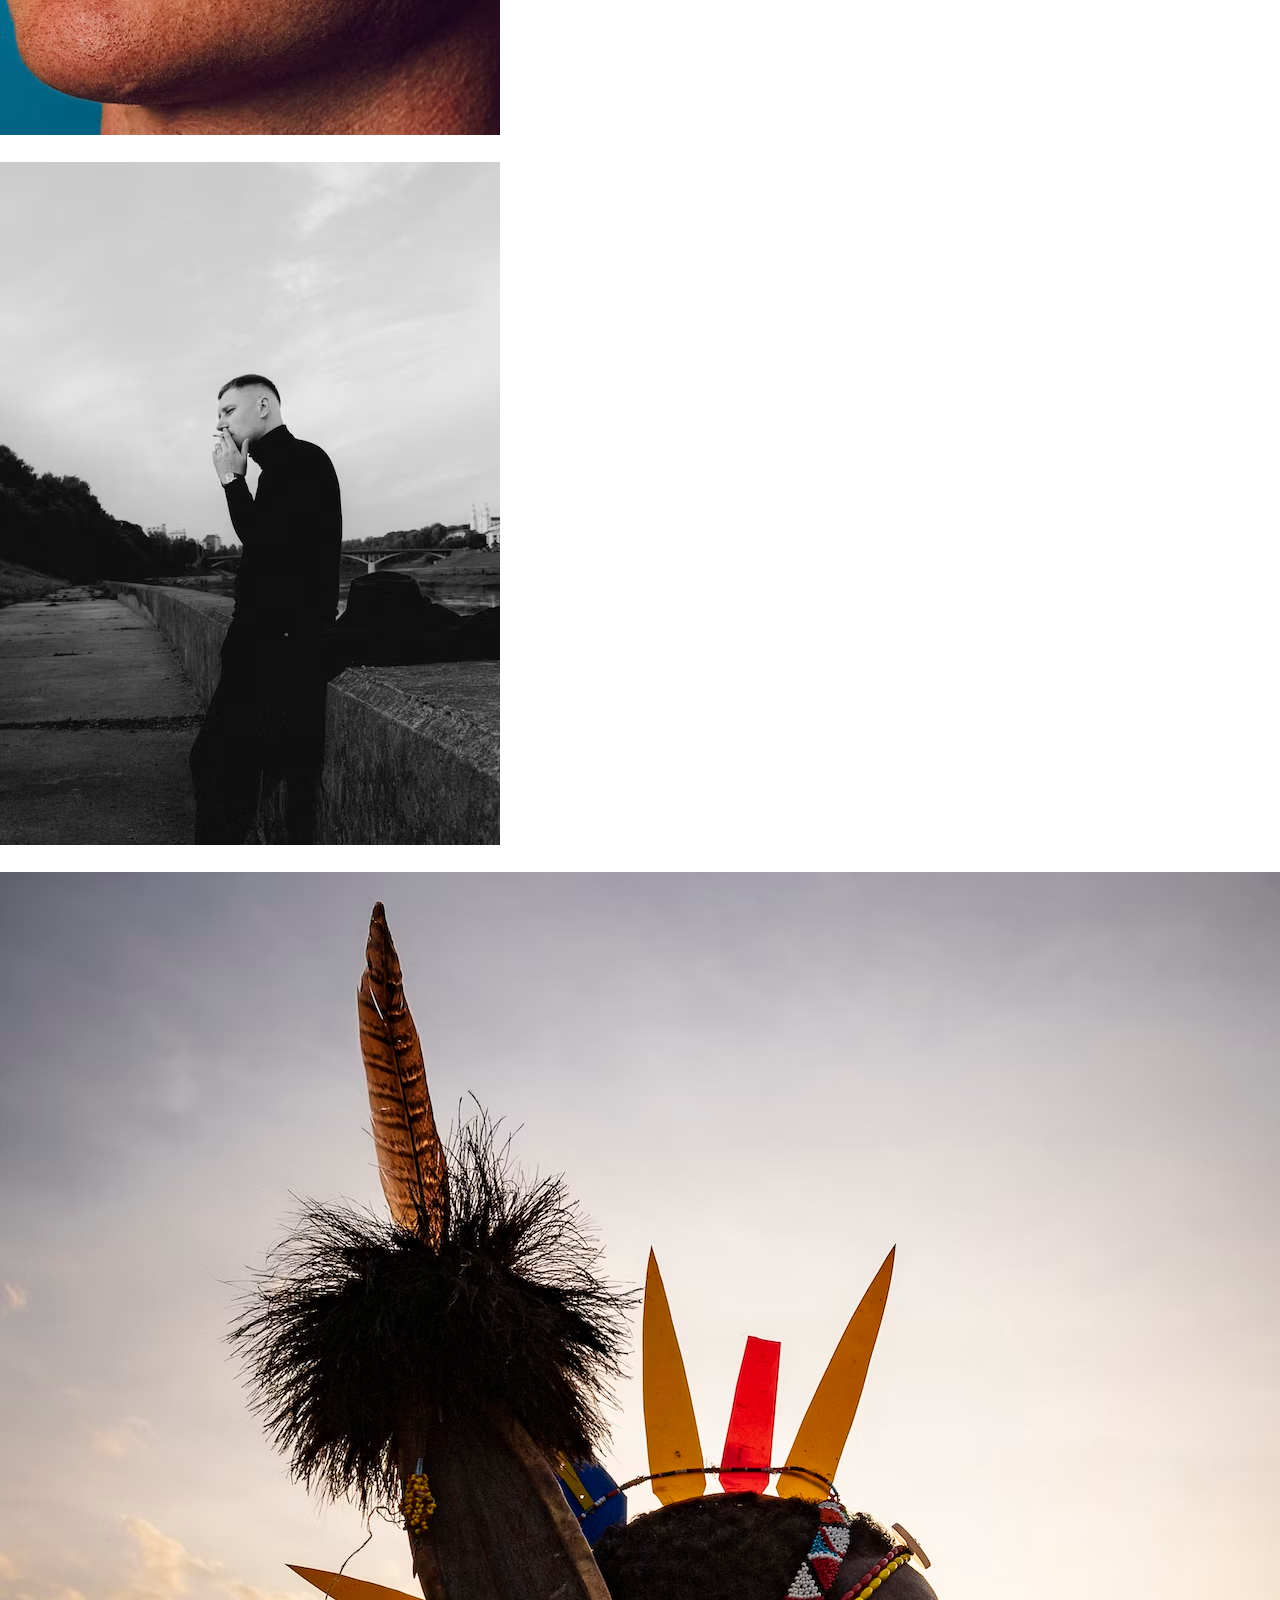
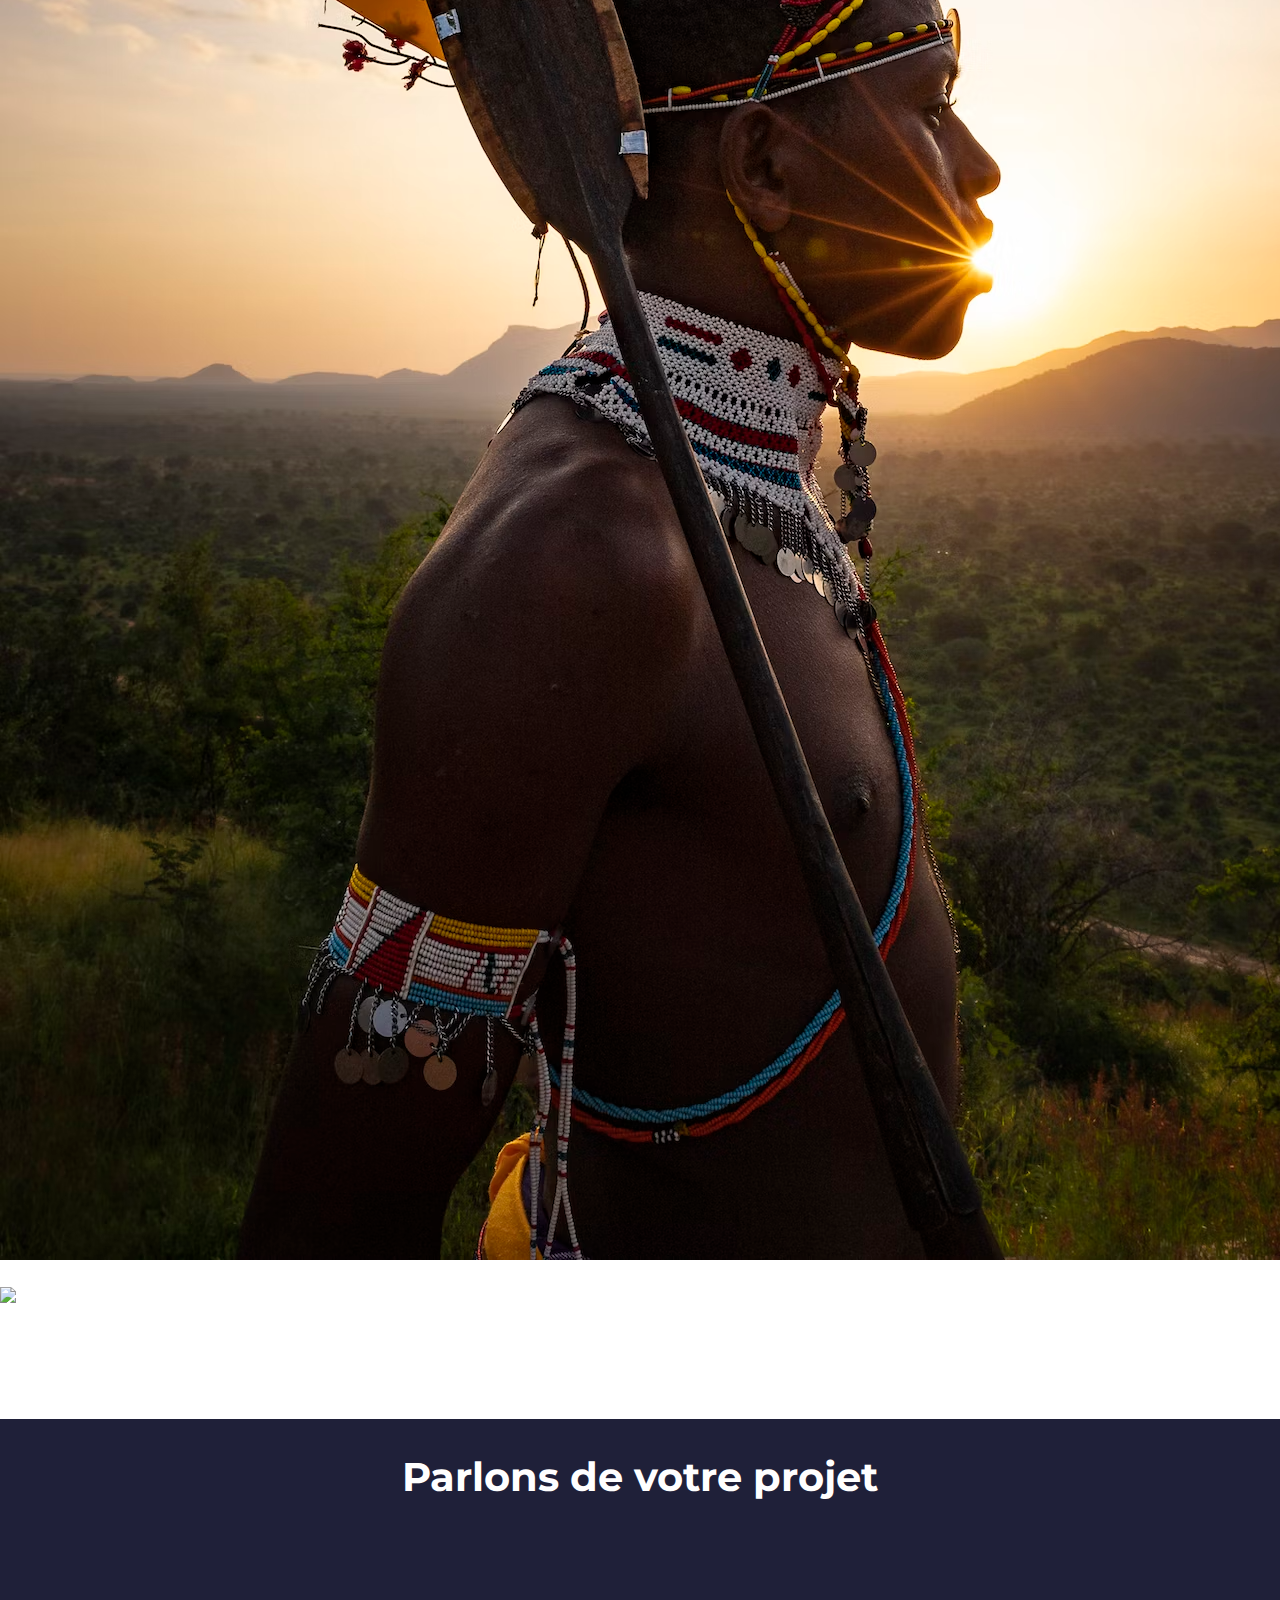
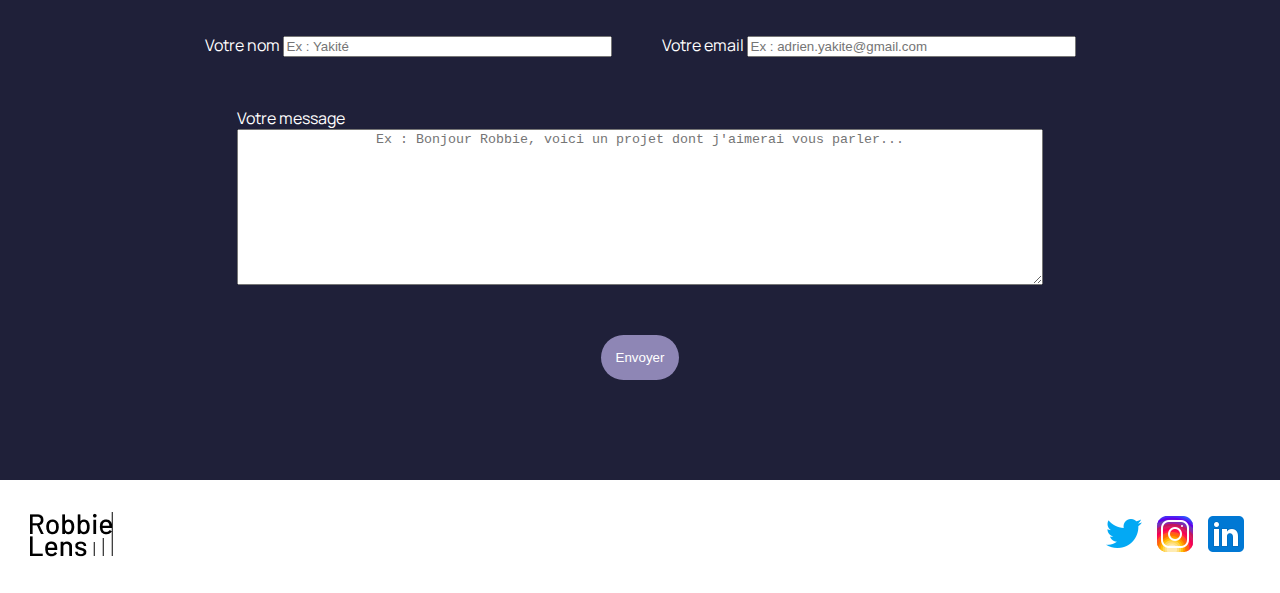
==== commit 503b965a: "modif police style des input CSS grid à finir + MEDIA QUERIES" ====
--- a/index.html
+++ b/index.html
@@ -10,6 +10,9 @@
 
             <meta name="viewport" content="width=device-width, initial-scale=1.0">
             <!--importation : Manrope + Montserrat(google fonts)-->
+
+            <script src="files.js" defer></script>
+            
         </head>
         
         <body>
@@ -18,19 +21,20 @@
                         <a href="index.html">
                             <img src="images/logo.png" alt="logo_robbie_lens">
                         </a>
-                    <div class="liens-navigation">
-                        <a href="index.html">Accueil</a>
-                        <a href="Portfolio.html">Portfolio</a>
-                        <a href="A propos - Robbie Lens Photographie.html">À propos</a>
+
+                    <span>
+                        <a href="index.html">Accueil&emsp;</a>
+                        <a href="Portfolio.html">Portfolio&emsp;</a>
+                        <a href="A propos - Robbie Lens Photographie.html">À propos&emsp;</a>
                                <!--Mise en pratique :l'ancre est plus bas que le lien d'ancrage-->
-                    </div>
+                    </span>
                 </nav>
             </header>   
 
             <main>
-                <section class="conteneur-intro-robbie">
+                <section class="introRobbie">
 
-                   <div class="titre-txt-intro">
+                   <div>
                         <h1>Robbie Lens
                         <br>Photographie</h1>
                     
@@ -43,7 +47,7 @@
                                 Capturer l’essence de chaque instant.
                             </p>    
 
-                            <a href="#ancre-projet"class="bouton">UN PROJET ?  ÉCRIVEZ-MOI ✍️​</a>
+                            <a href="#ancre-projet"class="btn">UN PROJET ?  ÉCRIVEZ-MOI ✍️​</a>
 
                         </div>
 
@@ -98,33 +102,31 @@
                     <br><br><h4><a href="Portfolio.html"target="_blank"class="bouton2">Voir portfolio</a></h4>
 
                 </section>
-                <section>
-                    
-                </section>
-                <section class="carte-de-visite">
+                
+                <section class="formContact">
                     <h2 id="ancre-projet">Parlons de votre projet</h2>
 
                     <form action="" method="get">
                         <div class="coordonees">
 
-                            <div class="nom-user">
-                                <label for="nom" class="adrien">Votre nom </label>
-                                    <input type="text" name="nom" id="nom" placeholder="Ex : Yakité" size="60">
+                            <div>
+                                <label for="nom">Votre nom </label>
+                                    <input type="text" name="nom" id="nom" placeholder="Ex : Yakité" size="38" >
                             </div>
 
-                            <div class="email-user">
+                            <div>
                                 <label for="adressemail">Votre email </label>
-                                    <input type="email" name="adressemail" id="adressemail"placeholder="Ex : adrien.yakite@gmail.com" size="60">
+                                    <input type="email" name="adressemail" id="adressemail"placeholder="Ex : adrien.yakite@gmail.com" size="38">
                             </div>  
 
                         </div>
 
-                        <div class="Message">
-                                <label for="resumeprojet">Message</label>
-                                    <textarea name="resumeprojet" id="resumeprojet"placeholder="Ex : Bonjour Robbie, voici un projet dont j'aimerai vous parler..." required></textarea>
+                        <div>
+                                <label for="resumeprojet">Votre message</label>
+                                    <textarea name="resumeprojet" id="resumeprojet" placeholder="Ex : Bonjour Robbie, voici un projet dont j'aimerai vous parler..." required rows="10"></textarea>
                         </div>
 
-                        <input type="submit" value="Envoyer" class="bouton2">
+                        <input type="submit" value="Envoyer" class="btn" id="btnEnvoi">
 
 
                     </form>
@@ -135,7 +137,7 @@
             </main>
 
             <footer>
-                    <a href="Accueil - Robbie Lens Photographie.html">
+                    <a href="index.html">
                         <img src="images/logo.png"alt="logo_robbie_lens">
                     </a>
                     <span class="logos-reseaux">
@@ -157,4 +159,4 @@
 
 
 
-    </html>      
+    </html>      --- a/style.css
+++ b/style.css
@@ -8,6 +8,8 @@
     background-color: #1F2039;
     color: white;
     margin: auto;
+    font-family: 'Manrope', sans-serif;
+
 }
 
 
@@ -45,11 +47,14 @@
 h1{
     font-size: 3.5em;
     text-align: center;
+    font-family: 'Montserrat', sans-serif;
 }
 
 h2{
     font-size: 2.5em;
     text-align: center;
+    font-family: 'Montserrat', sans-serif;
+
 }
 p{
     font-size: 1.1em;
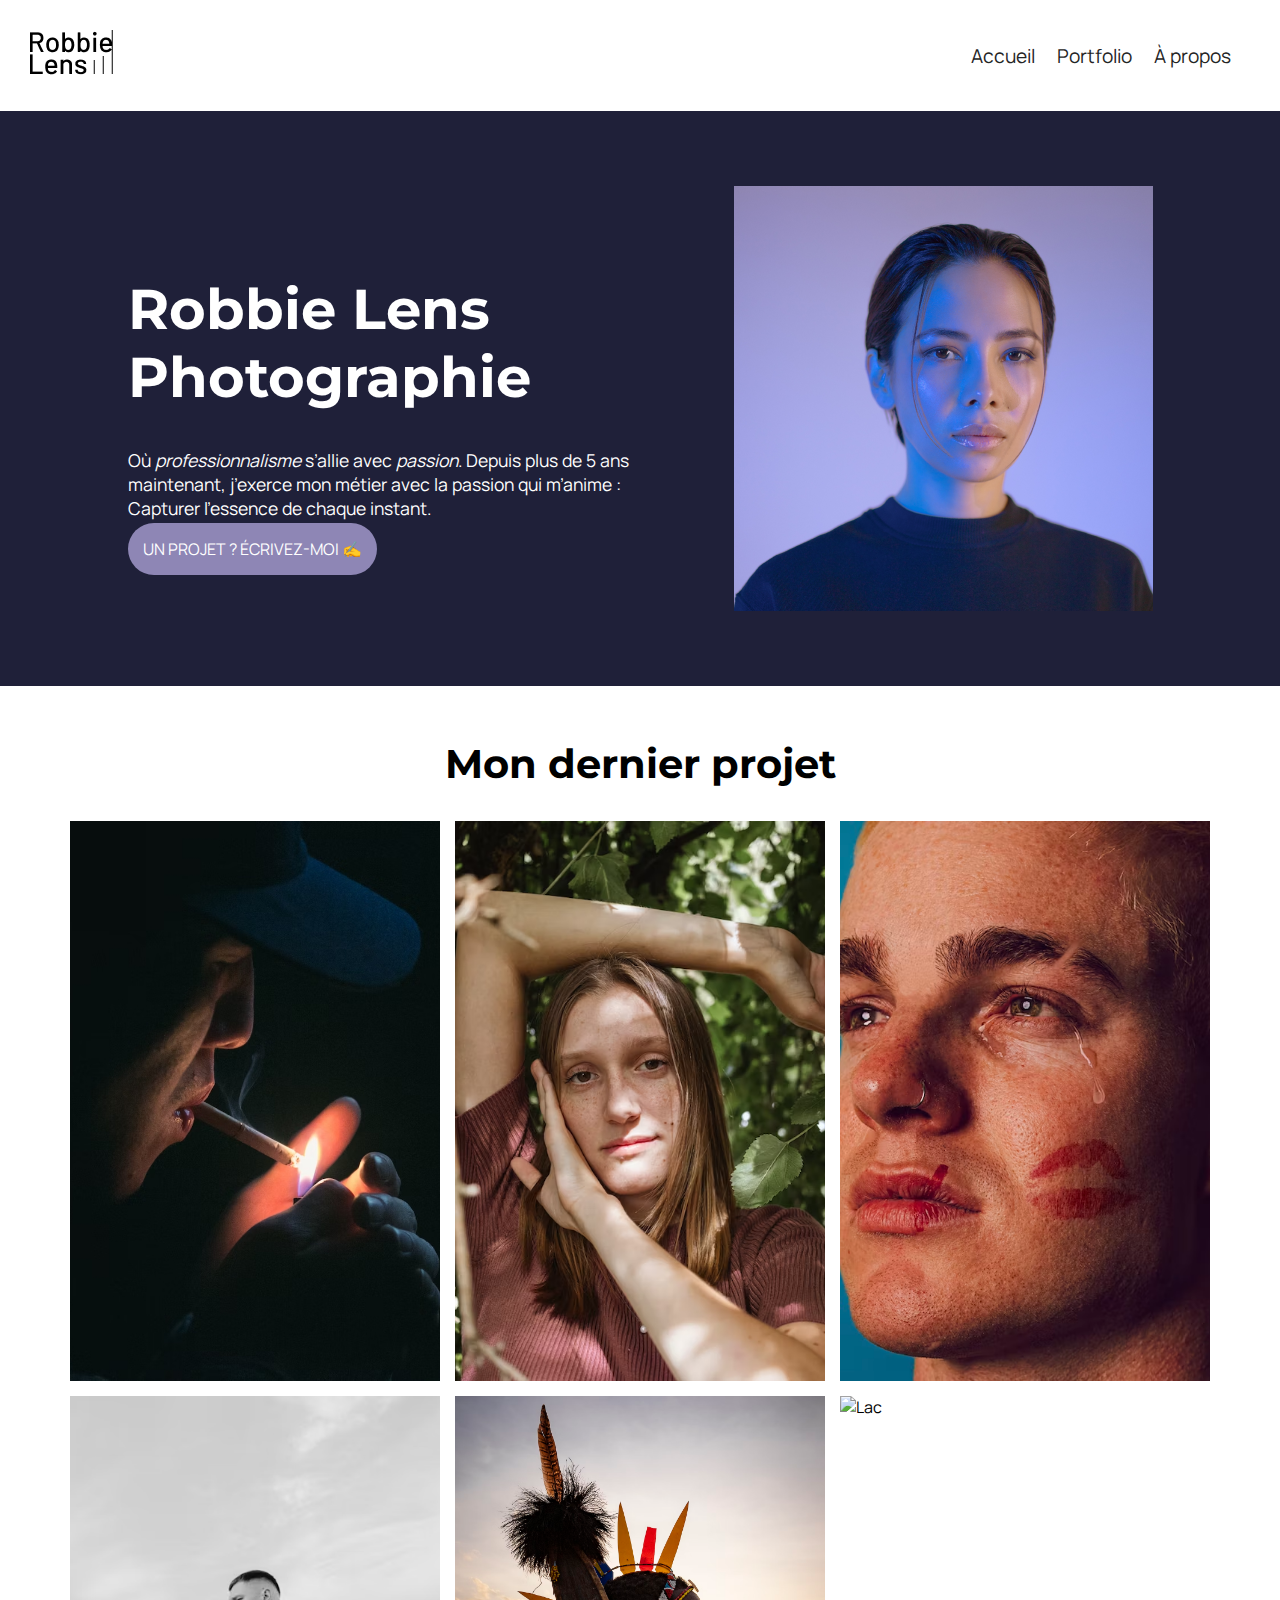
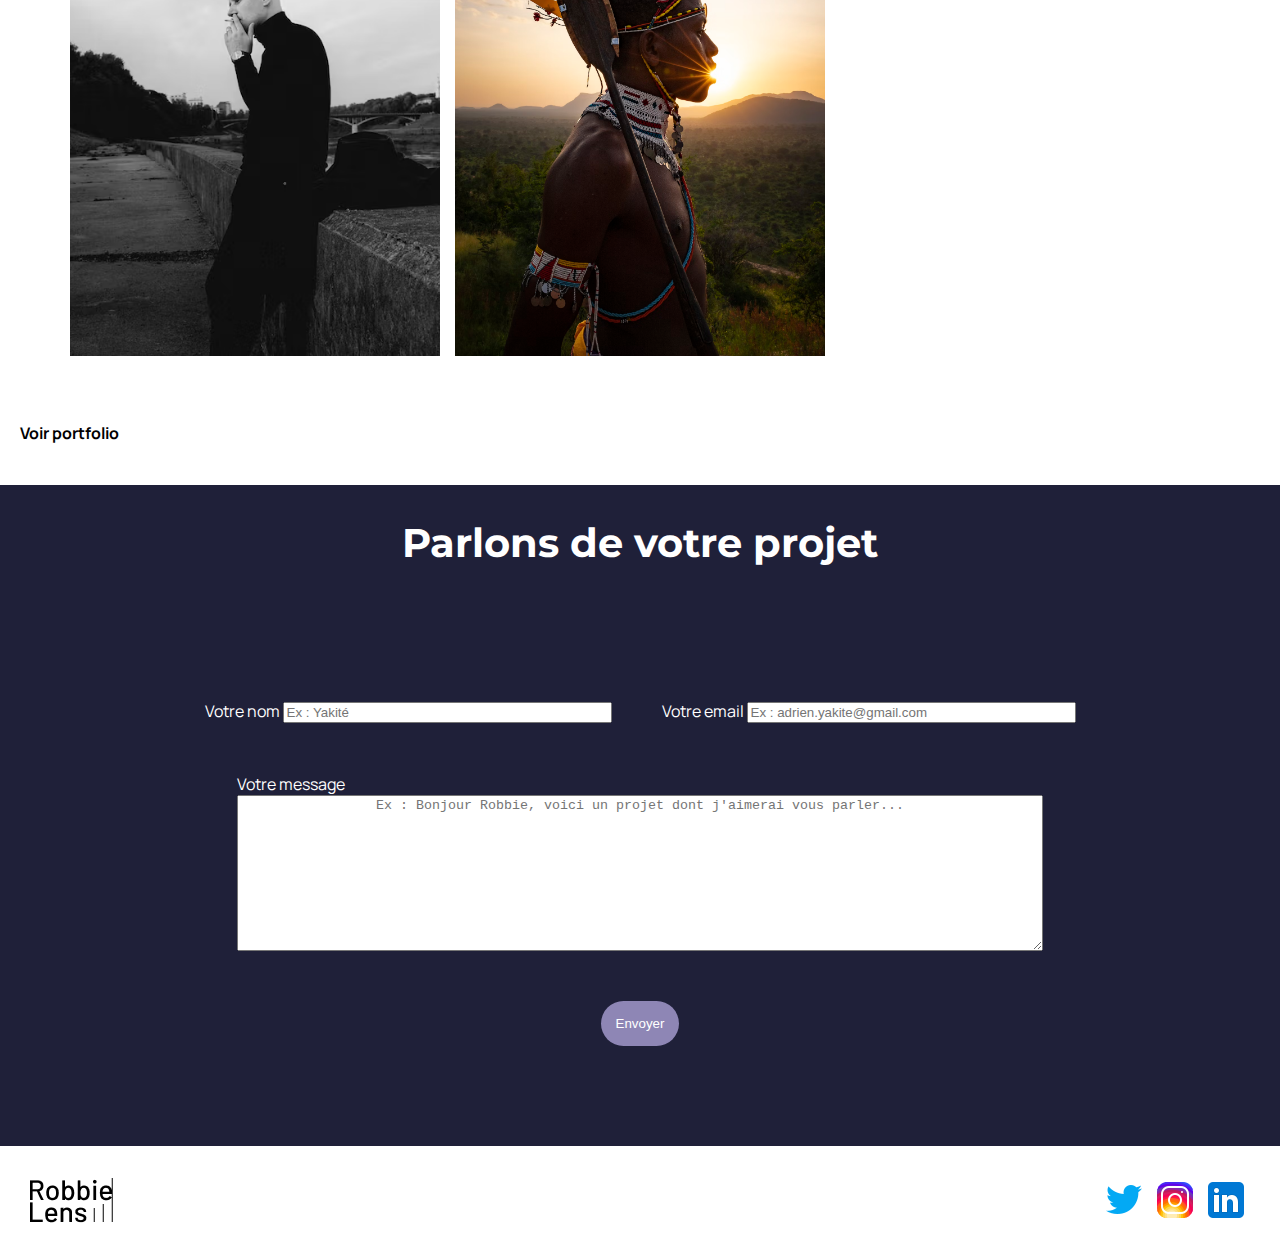
==== commit 93a05b64: "ajout style sur Portfolio et Portrait Accueil" ====
--- a/index.html
+++ b/index.html
@@ -24,7 +24,7 @@
 
                     <span>
                         <a href="index.html">Accueil&emsp;</a>
-                        <a href="Portfolio.html">Portfolio&emsp;</a>
+                        <a href="portfolio.html">Portfolio&emsp;</a>
                         <a href="A propos - Robbie Lens Photographie.html">À propos&emsp;</a>
                                <!--Mise en pratique :l'ancre est plus bas que le lien d'ancrage-->
                     </span>
@@ -61,42 +61,51 @@
 
                 <section class="Portfolio">
                     <h2>Mon dernier projet</h2>
-                    <div class="grid-portraits ">
+                    <div class="conteneurPortraits">
 
-                            <a href="images/fumeur.jpg" class="lien-voir-cette-image"> 
-                                <img src="images/fumeur.jpg"alt="fumeur"title="Cliquez pour agrandir" />
-                                <div class="voir-cette-image">Voir la photo</div>
-                            </a>
+                            <div class="item1">
+                                <a href="images/fumeur.jpg" class="lien-voir-cette-image"> 
+                                    <img src="images/fumeur.jpg"alt="fumeur"title="Cliquez pour agrandir" />
+                                    <div class="voir-cette-image">Voir la photo</div>
+                                </a>
+                            </div>
                             
                             <!--Mise en pratique : insertion d'images présentes dans le même dossier + TEXTE BULLE + MINIATURE et aggrandisssement
                             -->
-                            <a href="images/portrait-femme1.png" class="lien-voir-cette-image">
-                                <img src="images/portrait-femme1.png" alt="jsp"title="Cliquez pour agrandir"/>
-                                <div class="voir-cette-image">Voir la photo</div>
-
-                            </a>
+                            <div class="item2">
+                                <a href="images/portrait-femme1.png" class="lien-voir-cette-image">
+                                    <img src="images/portrait-femme1.png" alt="jsp"title="Cliquez pour agrandir"/>
+                                    <div class="voir-cette-image">Voir la photo</div>
+                                </a>
+                            </div>
     
-                            <a href="images/portrait-pleurs.png"class="lien-voir-cette-image">
-                                <img src="images/portrait-pleurs.png"alt="jsp"title="Cliquez pour agrandir">
-                                <div class="voir-cette-image">Voir la photo</div>
-                            </a>
+                            <div class="item3">
+                                <a href="images/portrait-pleurs.png"class="lien-voir-cette-image">
+                                    <img src="images/portrait-pleurs.png"alt="jsp"title="Cliquez pour agrandir">
+                                    <div class="voir-cette-image">Voir la photo</div>
+                                </a>
+                            </div>
     
-                            <a href="images/fumeur2.png" class="lien-voir-cette-image">
-                                <img src="images/fumeur2.png"alt="Geyser"title="Cliquez pour agrandir" />
-                                <div class="voir-cette-image">Voir la photo</div>
-                            </a>
+                            <div class="item4">
+                                <a href="images/fumeur2.png" class="lien-voir-cette-image">
+                                    <img src="images/fumeur2.png"alt="Geyser"title="Cliquez pour agrandir" />
+                                    <div class="voir-cette-image">Voir la photo</div>
+                                </a>
+                            </div>
                         
-                            
-                            <a href="images/guerrier-massai.png"class="lien-voir-cette-image"> 
-                                <img src="images/guerrier-massai.png"alt="jE SAIS PLUS"title="Cliquez pour agrandir" />
-                                <div class="voir-cette-image">Voir la photo</div>
-                            </a>
+                            <div class="item5">
+                                <a href="images/guerrier-massai.png"class="lien-voir-cette-image"> 
+                                    <img src="images/guerrier-massai.png"alt="guerrier-massai"title="Cliquez pour agrandir" />
+                                    <div class="voir-cette-image">Voir la photo</div>
+                                </a>
+                            </div>
     
-                            
-                            <a href="https://wallpapers.com/images/hd/nba-youngboy-pictures-nala5e6zj64zjtpm.jpg" class="lien-voir-cette-image">
-                                <img src="https://wallpapers.com/images/hd/nba-youngboy-pictures-nala5e6zj64zjtpm.jpg"alt="Lac"title="Cliquez pour agrandir" />
-                                <div class="voir-cette-image">Voir la photo</div>
-                            </a>
+                            <div class="item6">
+                                <a href="https://wallpapers.com/images/hd/nba-youngboy-pictures-nala5e6zj64zjtpm.jpg" class="lien-voir-cette-image">
+                                    <img src="https://wallpapers.com/images/hd/nba-youngboy-pictures-nala5e6zj64zjtpm.jpg"alt="Lac"title="Cliquez pour agrandir" />
+                                    <div class="voir-cette-image">Voir la photo</div>
+                                </a>
+                            </div>
                         
                     </div>
                     <br><br><h4><a href="Portfolio.html"target="_blank"class="bouton2">Voir portfolio</a></h4>
--- a/style.css
+++ b/style.css
@@ -93,6 +93,34 @@
 
 .Portfolio{
     background-color: white;
+    color: black;
+    padding: 20px;
+}
+
+.Portfolio a{
+    color: black;
+}
+
+
+
+.voir-cette-image{
+    position: absolute;
+    top: 0px;
+    bottom : 0px;
+    left: 0px;
+    right: 0px;
+    display: flex;
+    align-items:flex-start;
+    justify-content: center;
+    border: red 3px solid;
+    font-size: 1.5em;
+    color: white;
+    background-color: rgba(0, 0, 0, 0.7);
+    display: none;
+}
+
+.Portfolio a:hover .voir-cette-image{
+    display: flex;
 }
 
 .introRobbie{
@@ -126,6 +154,61 @@
     text-align: center;
     width: 800px;
 }
+
+.conteneurPortraits a{
+    position: relative;
+}
+.conteneurPortraits{
+    display: grid;
+    grid-template-columns:repeat(3,1fr);
+    grid-template-rows: repeat(2, 1fr);
+    gap: 15px;
+    margin-right: 50px;
+    margin-left: 50px;
+
+
+}
+
+.conteneurPortraits img{
+    width: 100%;
+    height: 100%;
+    object-fit: cover;
+}
+
+
+
+/*Porfolio*/
+
+.grid-paysages{
+    display: grid;
+    grid-template-columns:repeat(3,1fr);
+    grid-template-rows: repeat(2, 1fr);
+    gap: 15px;
+    margin-right: 50px;
+    margin-left: 50px;
+}
+
+
+.grid-portraits{
+    display: grid;
+    grid-template-columns:repeat(3,1fr);
+    grid-template-rows: repeat(2, 1fr);
+    gap: 15px;
+    margin-right: 50px;
+    margin-left: 50px;
+}
+
+
+.grid-paysages img, .grid-portraits img{
+    width: 100%;
+    height: 100%;
+    object-fit: cover;
+}
+
+
+
+
+
 
 
 /*a propos*/
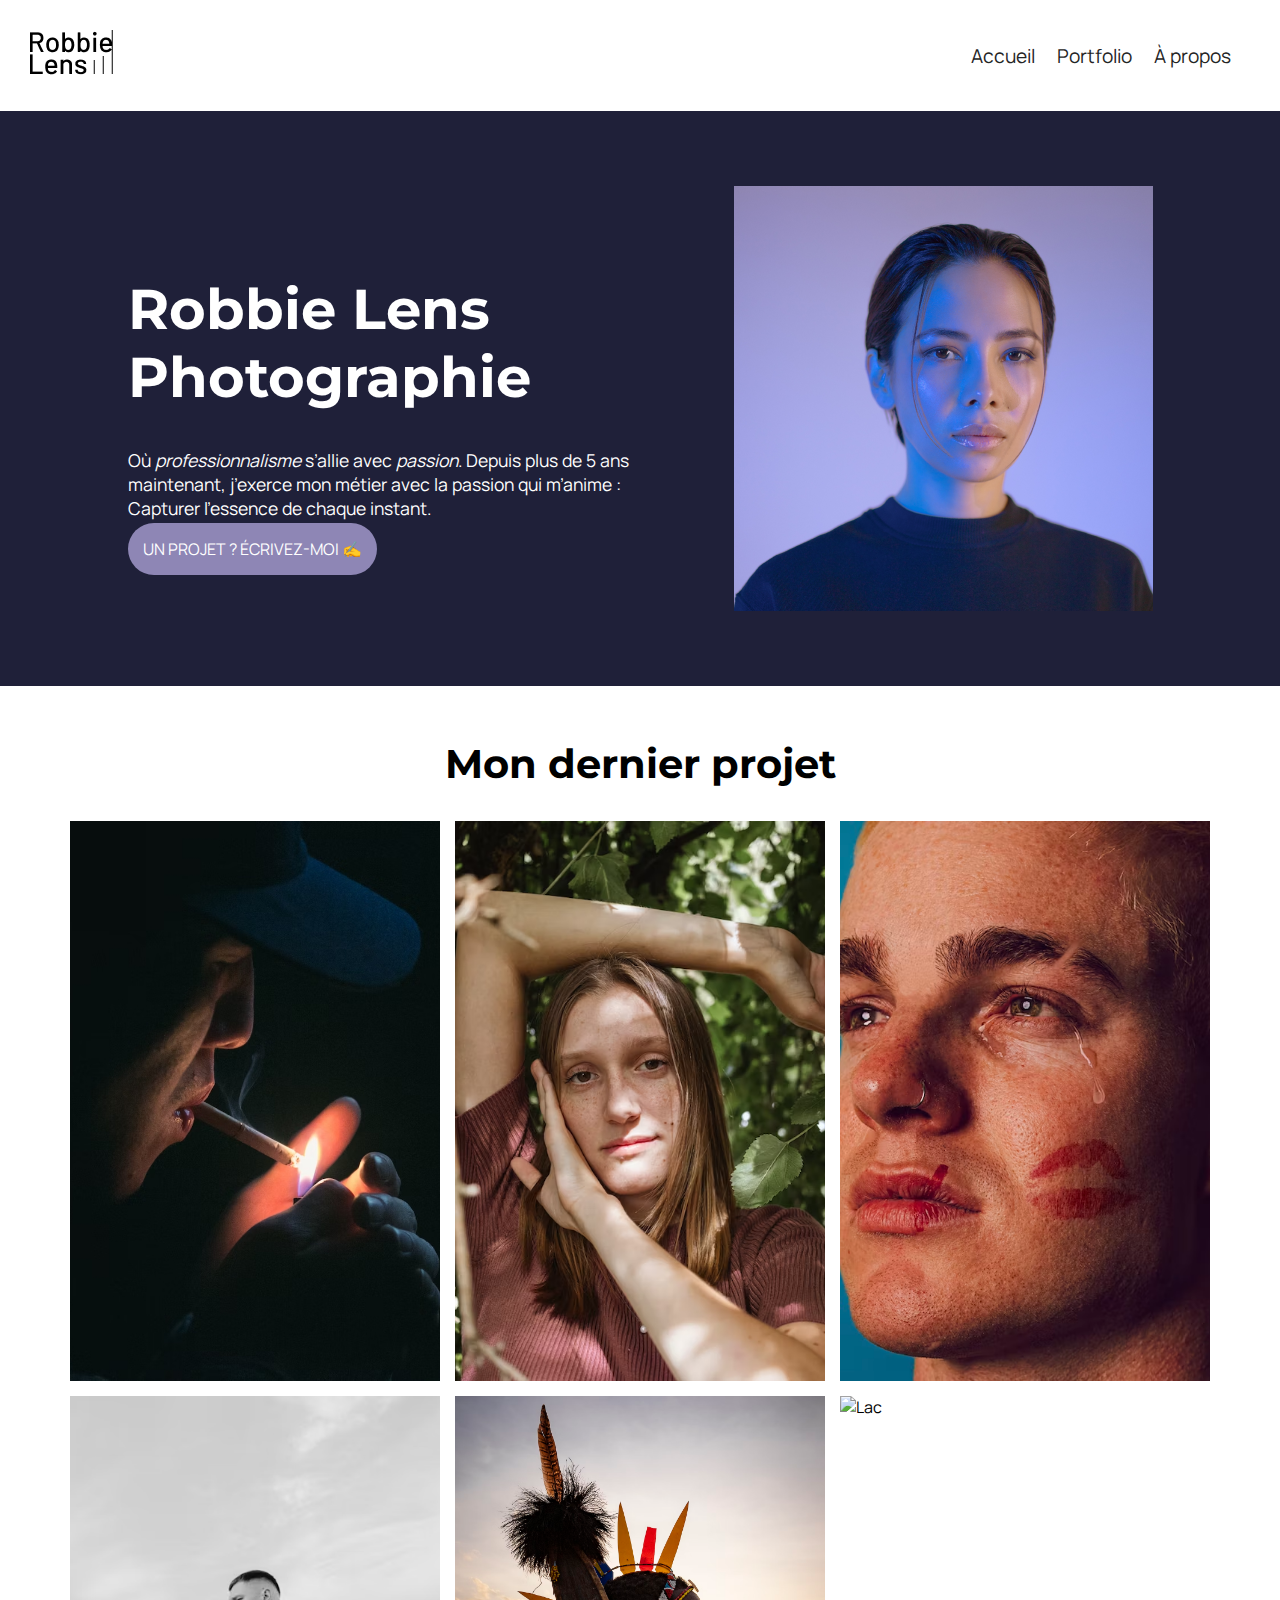
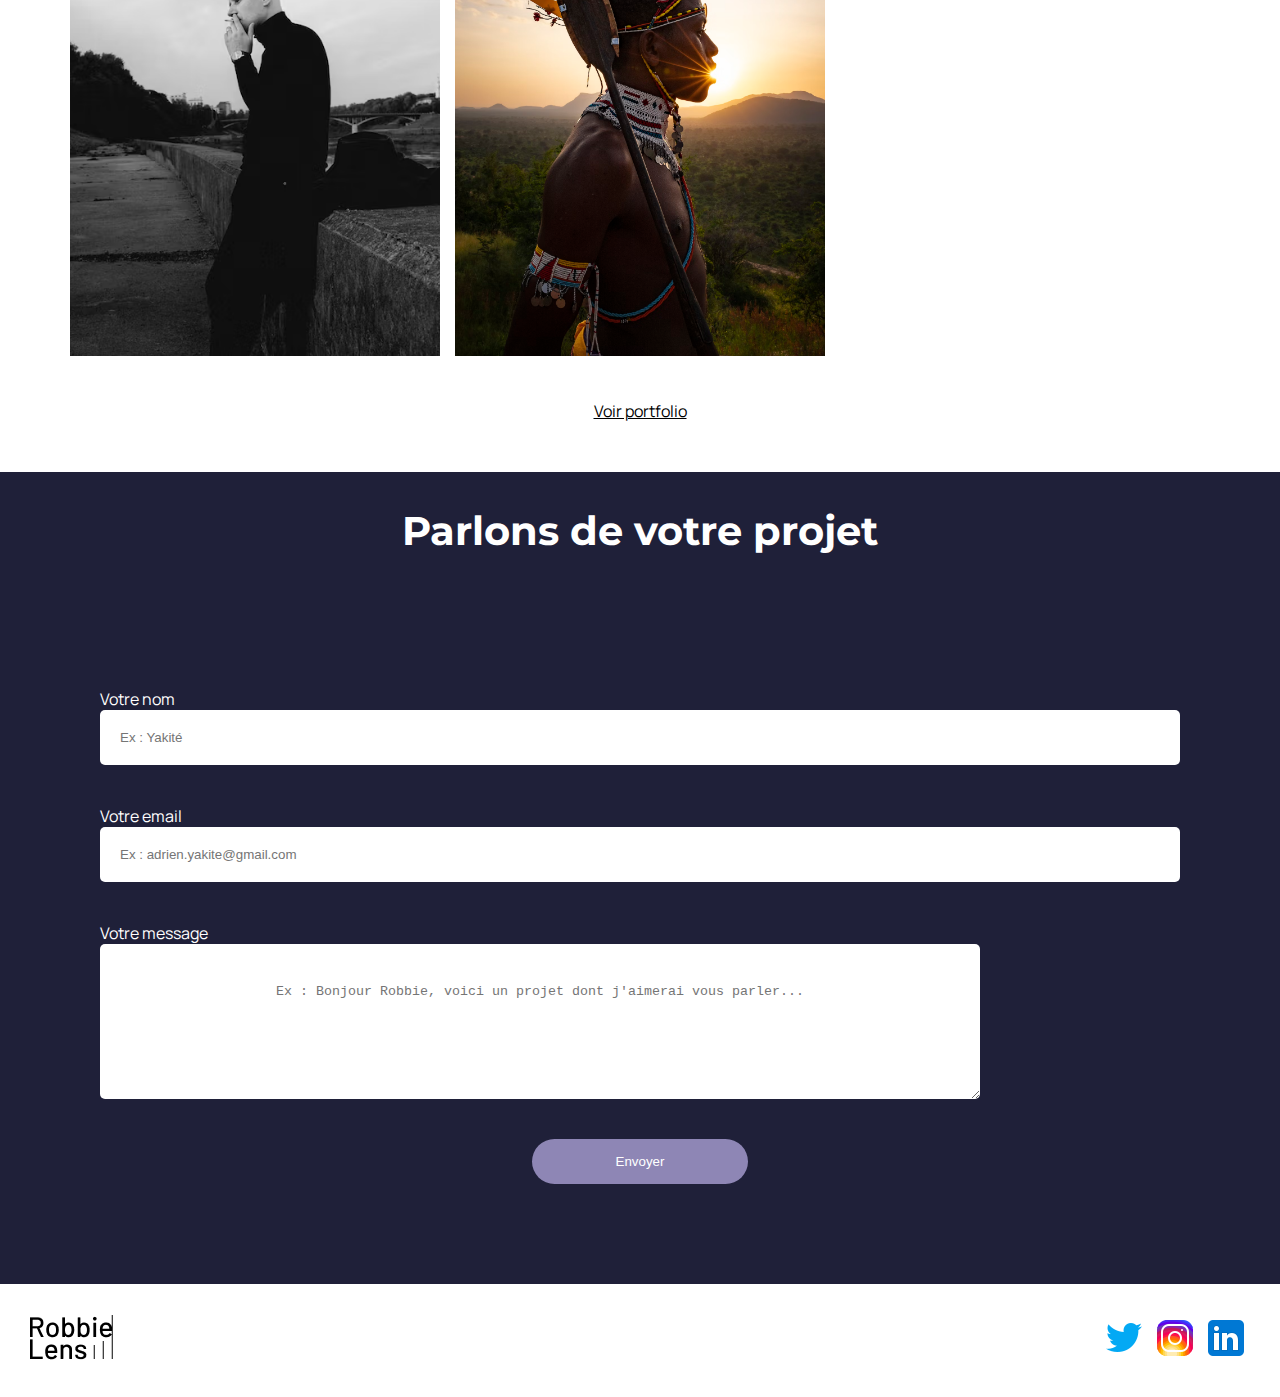
==== commit 16018523: "style <form>" ====
--- a/index.html
+++ b/index.html
@@ -108,36 +108,30 @@
                             </div>
                         
                     </div>
-                    <br><br><h4><a href="Portfolio.html"target="_blank"class="bouton2">Voir portfolio</a></h4>
+                    <br><br> <a href="Portfolio.html"target="_blank" class="btnPortfolio">Voir portfolio</a>
 
                 </section>
                 
                 <section class="formContact">
                     <h2 id="ancre-projet">Parlons de votre projet</h2>
+                    <form action="" method="get">
 
-                    <form action="" method="get">
-                        <div class="coordonees">
-
-                            <div>
-                                <label for="nom">Votre nom </label>
-                                    <input type="text" name="nom" id="nom" placeholder="Ex : Yakité" size="38" >
-                            </div>
-
-                            <div>
-                                <label for="adressemail">Votre email </label>
-                                    <input type="email" name="adressemail" id="adressemail"placeholder="Ex : adrien.yakite@gmail.com" size="38">
-                            </div>  
-
+                        <div>
+                         <label for="nom">Votre nom </label>
+                            <input type="text" name="nom" id="nom" placeholder="Ex : Yakité" size="25%" >
                         </div>
 
                         <div>
-                                <label for="resumeprojet">Votre message</label>
-                                    <textarea name="resumeprojet" id="resumeprojet" placeholder="Ex : Bonjour Robbie, voici un projet dont j'aimerai vous parler..." required rows="10"></textarea>
+                        <label for="adressemail">Votre email </label>
+                            <input type="email" name="adressemail" id="adressemail"placeholder="Ex : adrien.yakite@gmail.com" size="25%">
+                        </div>
+                        
+                        <div>
+                        <label for="resumeprojet" id="votreMSG">Votre message</label>
+                            <textarea name="resumeprojet" id="resumeprojet" placeholder="Ex : Bonjour Robbie, voici un projet dont j'aimerai vous parler..." required rows="5"></textarea>
                         </div>
 
                         <input type="submit" value="Envoyer" class="btn" id="btnEnvoi">
-
-
                     </form>
                 </section>
 
--- a/style.css
+++ b/style.css
@@ -7,7 +7,7 @@
 body{
     background-color: #1F2039;
     color: white;
-    margin: auto;
+    margin: 0;
     font-family: 'Manrope', sans-serif;
 
 }
@@ -64,11 +64,35 @@
 form{
     display: flex;
     flex-direction: column;
-    align-items: center ;
-    gap: 50px;
-
-    padding: 100px;
-}
+    gap: 40px;
+
+    padding:100px;
+}
+
+input{
+    width: 100%;
+    padding: 20px;
+    box-sizing: border-box;
+    border: none;
+    border-radius: 5px;
+}
+
+input[type="submit"]{
+    width: 20%;
+    margin:auto;
+    border: none;
+}
+
+textarea{
+    width: 100%;
+    height:100%;
+    padding: 40px;
+    border: none;
+    border-radius: 5px;
+
+
+}
+
 
 td,th,tr{
     border: 1px solid #8e86b5;
@@ -100,7 +124,6 @@
 .Portfolio a{
     color: black;
 }
-
 
 
 .voir-cette-image{
@@ -225,8 +248,7 @@
     padding: 100px;
     margin-left: 200px;
     margin-right: 200px;
-    border-right: 1px solid #8e86b5;
-    border-bottom: 1px solid #8e86b5;
+    border-left: 1px solid #8e86b5;
     font-size: 1.1em;
 }
 
@@ -242,8 +264,7 @@
     padding: 100px;
     margin-left: 200px;
     margin-right: 200px;
-    border-right: 1px solid #8e86b5;
-    border-bottom: 1px solid #8e86b5;
+    border-left: 1px solid #8e86b5;
     font-size: 1.1em;
 }
 
@@ -272,6 +293,17 @@
     color: white;
     padding: 15px;
 }
+
+.btnPortfolio{
+    display: flex;
+    justify-content: center;
+    padding-bottom:30px ;
+    text-decoration: underline;
+
+}
+
+
+
 
 
 
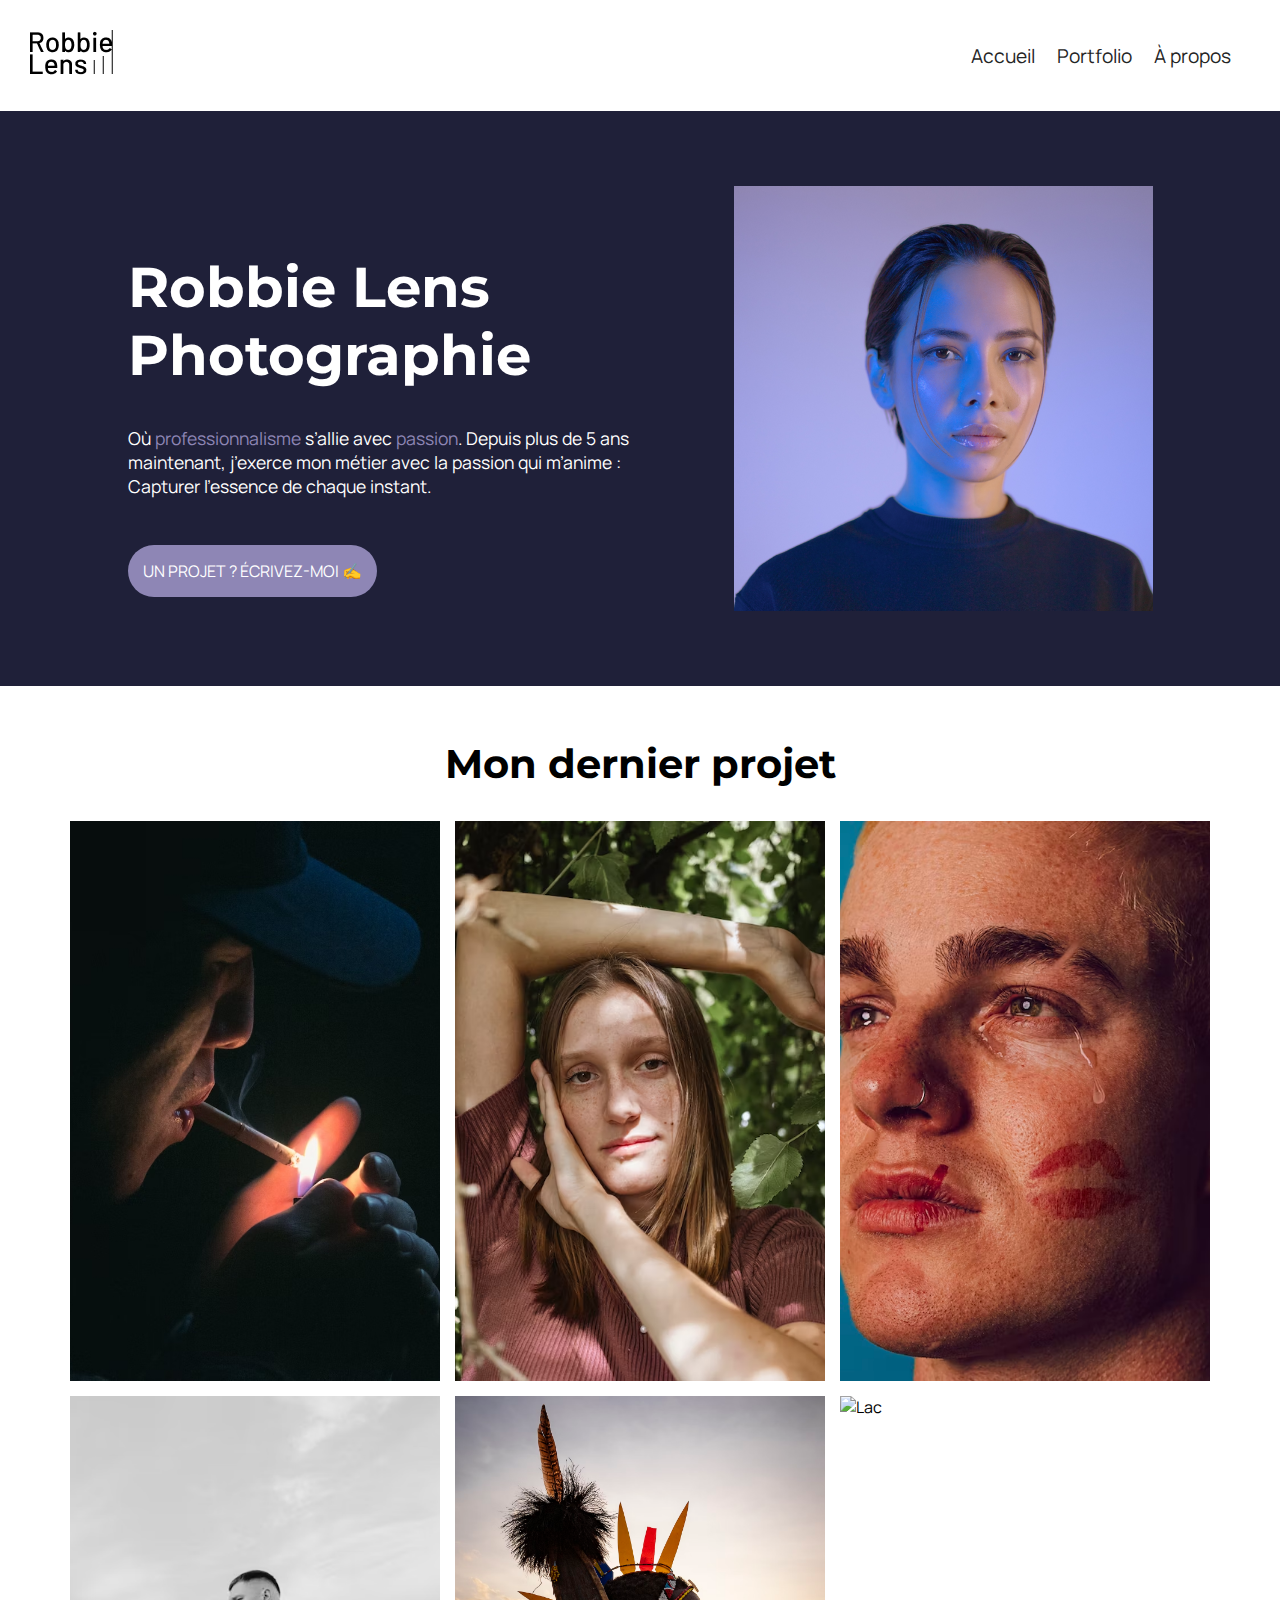
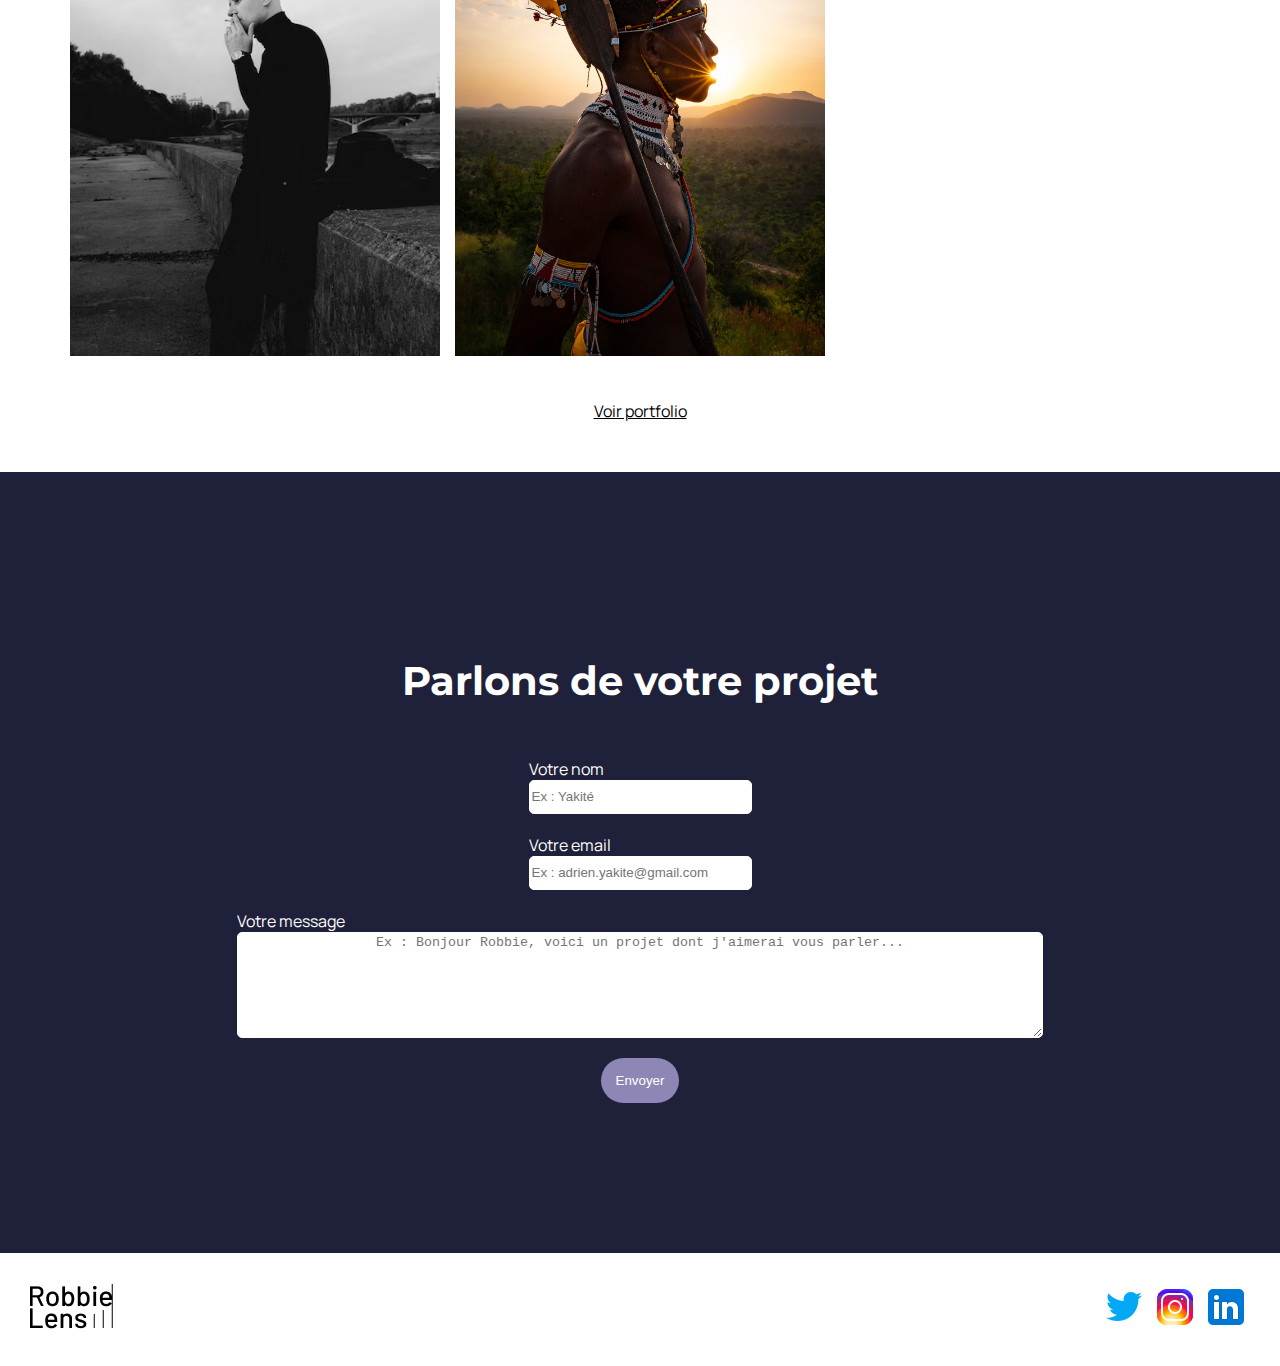
==== commit d033b700: "ajustements style" ====
--- a/index.html
+++ b/index.html
@@ -40,13 +40,13 @@
                     
                         <div class="intro-robbie">
                             <p>
-                                Où <em>professionnalisme</em> s’allie avec <em>passion</em>. Depuis plus de 5 ans 
+                                Où <span>professionnalisme</span> s’allie avec <span>passion</span>. Depuis plus de 5 ans 
                                 <br>maintenant, j’exerce mon métier avec la passion 
                                 qui m’anime : 
                                 <br>
                                 Capturer l’essence de chaque instant.
                             </p>    
-
+                            <br><br>
                             <a href="#ancre-projet"class="btn">UN PROJET ?  ÉCRIVEZ-MOI ✍️​</a>
 
                         </div>
@@ -113,11 +113,11 @@
                 </section>
                 
                 <section class="formContact">
-                    <h2 id="ancre-projet">Parlons de votre projet</h2>
+
                     <form action="" method="get">
-
+                        <h2>Parlons de votre projet</h2>
                         <div>
-                         <label for="nom">Votre nom </label>
+                         <label for="nom">Votre nom</label>
                             <input type="text" name="nom" id="nom" placeholder="Ex : Yakité" size="25%" >
                         </div>
 
--- a/style.css
+++ b/style.css
@@ -62,36 +62,50 @@
 }
 
 form{
-    display: flex;
+    padding-left: 300px;
+    padding-right: 300px;
+    padding-top: 150px;
+    padding-bottom: 150px;
+
+    margin:auto;
+    width: 500px;
+
+    display:flex;
     flex-direction: column;
-    gap: 40px;
-
-    padding:100px;
-}
-
-input{
-    width: 100%;
-    padding: 20px;
-    box-sizing: border-box;
-    border: none;
+    align-items: center;
+    gap: 20px;
+    
+}
+
+
+
+input[type="text"]{
+    display: flex;
+    flex-direction: row ;
+    justify-content: center;
+
+    height: 30px;
+    border: white 1px solid;
     border-radius: 5px;
 }
 
-input[type="submit"]{
-    width: 20%;
-    margin:auto;
-    border: none;
+input[type="email"]{
+    display: flex;
+    flex-direction: row ;
+    justify-content: center;
+
+    height: 30px;
+    border: white 1px solid;
+    border-radius: 5px;
 }
 
 textarea{
-    width: 100%;
-    height:100%;
-    padding: 40px;
-    border: none;
+    height: 100px;
+    border: white 1px solid;
     border-radius: 5px;
-
-
-}
+}
+
+
 
 
 td,th,tr{
@@ -106,7 +120,9 @@
 
 
 
-
+span{
+    color: #8e86b5;
+}
 /*////////////////////////////////////////////////////////////////*/
 
                             /*CLASSES ET ID*/
@@ -161,6 +177,8 @@
     font-size: 3.5em;
     text-align: left;
 }
+
+
 
 .coordonees{
     display: flex;
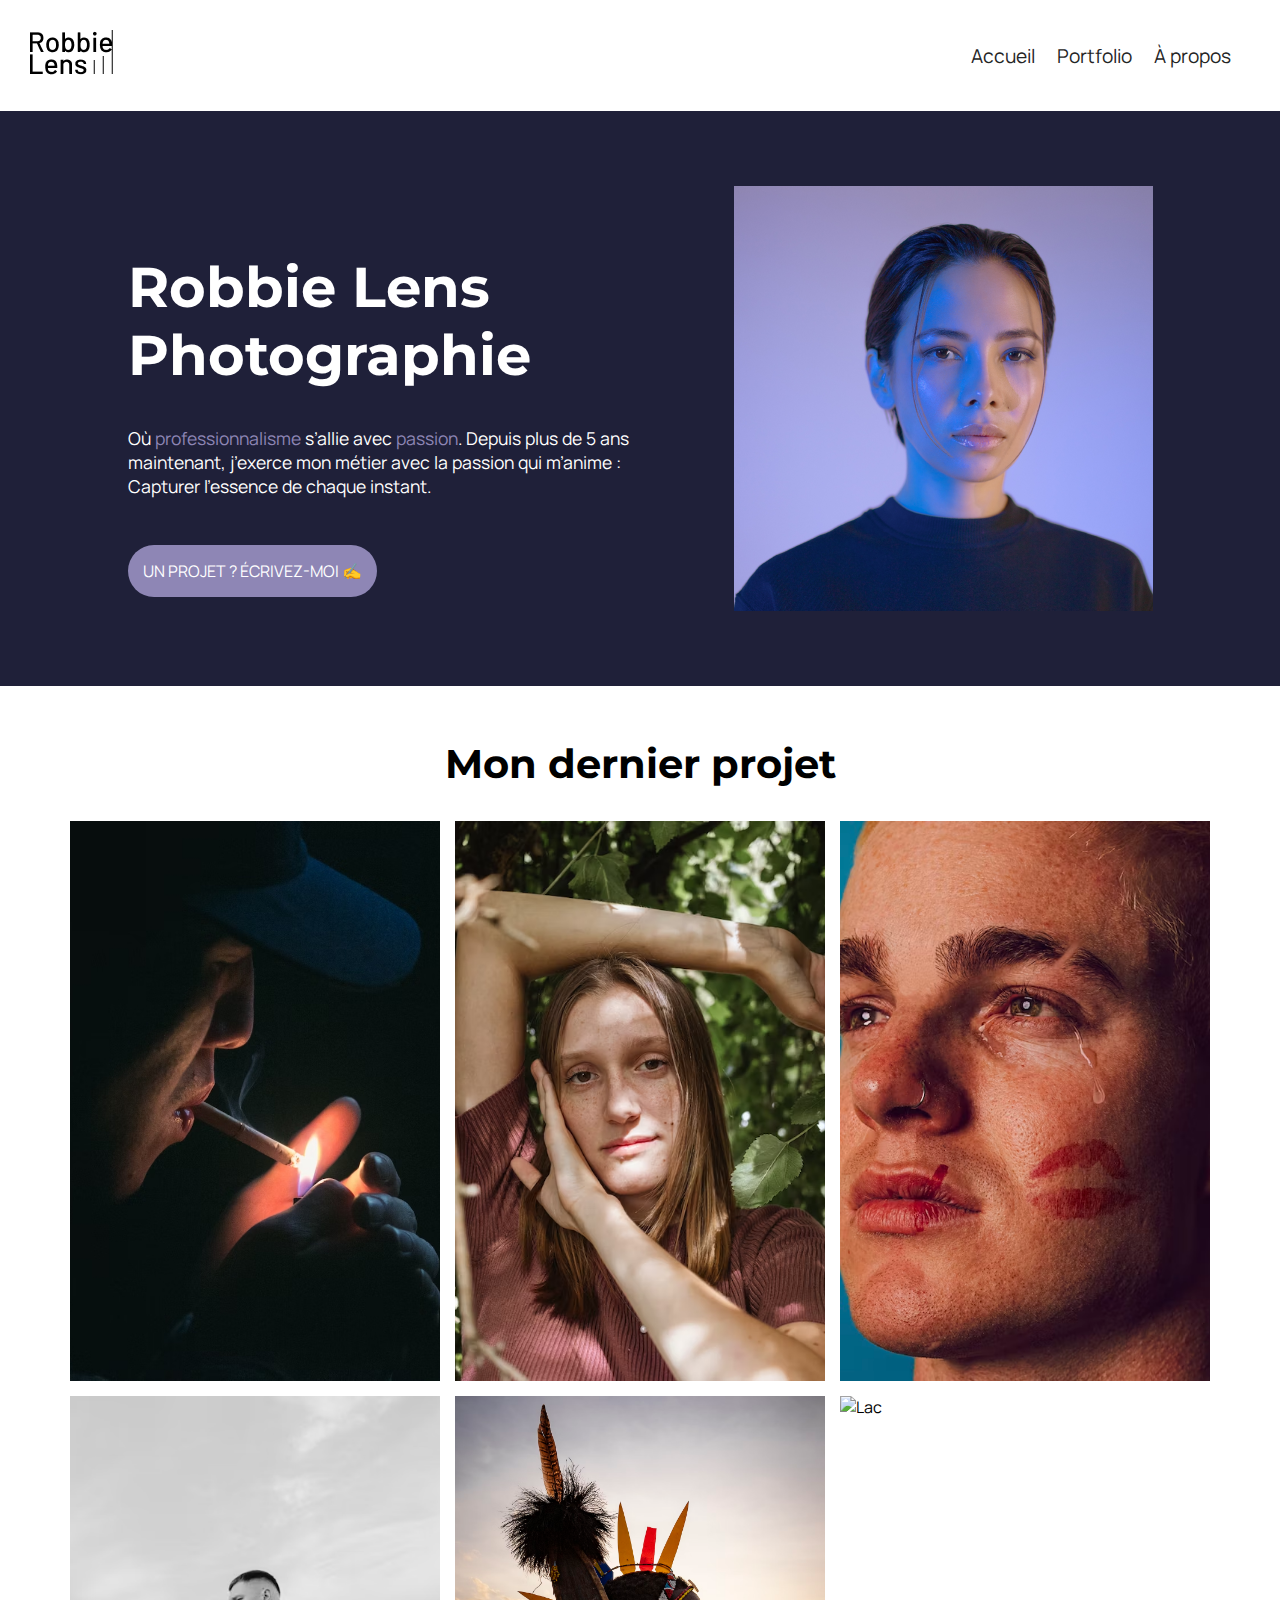
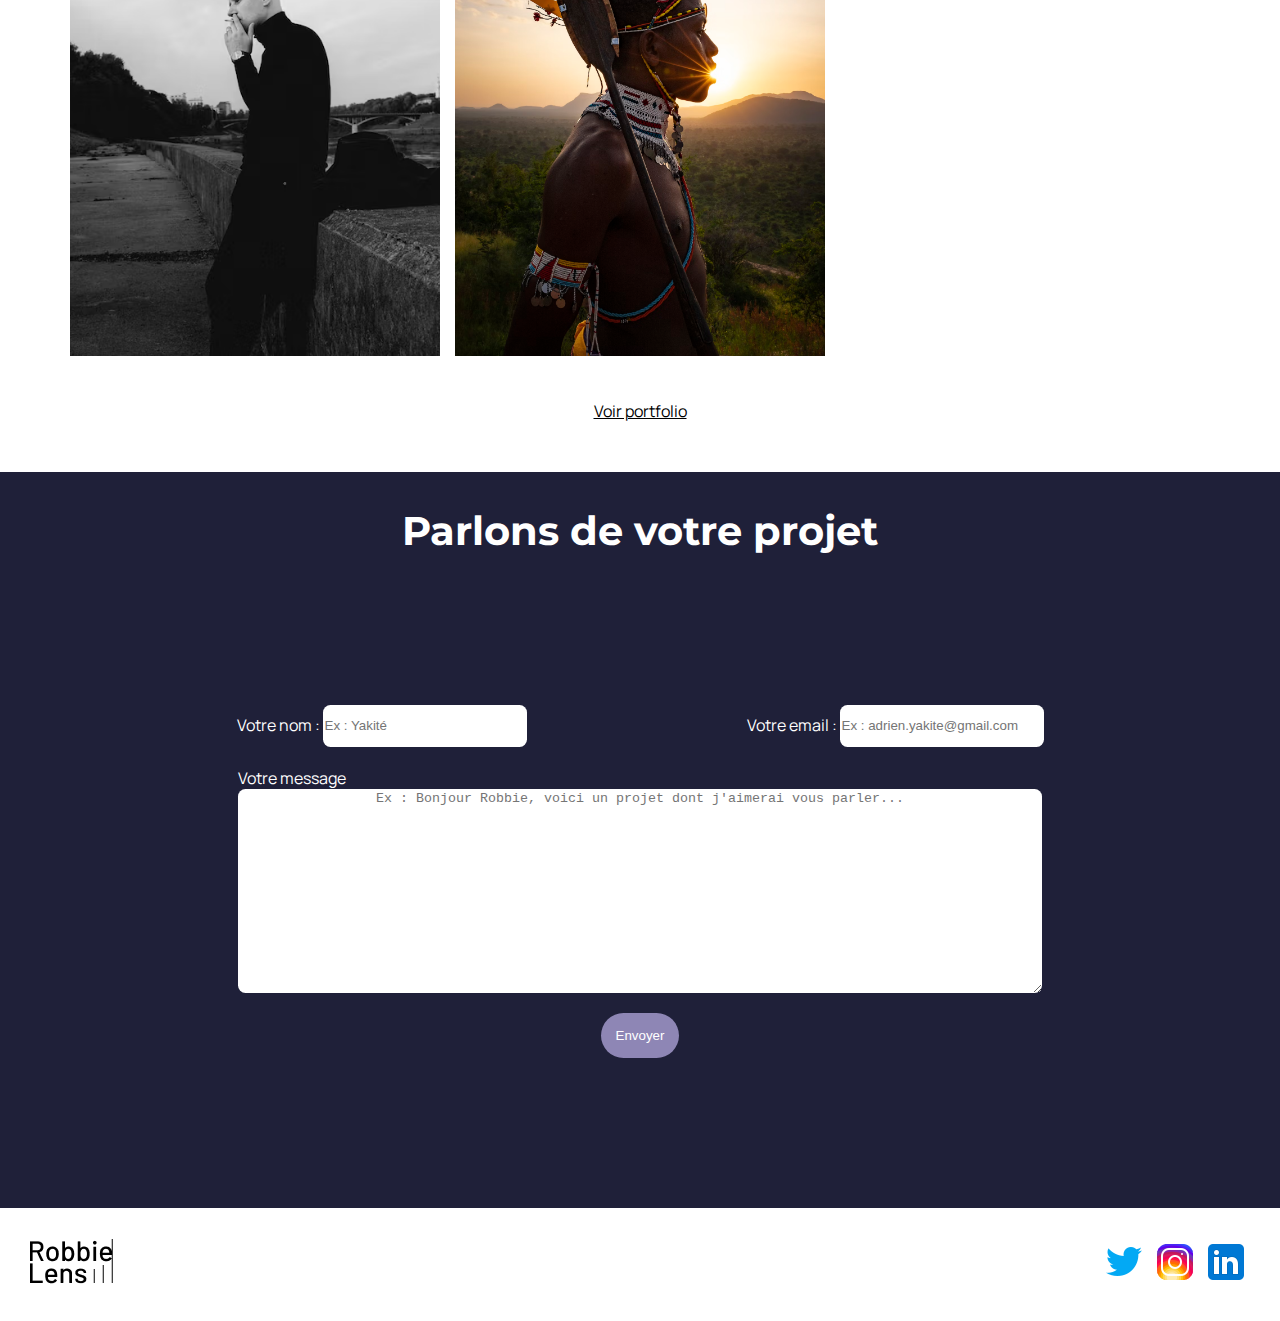
==== commit e51a7e66: "fix affichage "voir photo" style du form modifié gestion du form prise en charge modifs de style" ====
--- a/index.html
+++ b/index.html
@@ -112,18 +112,22 @@
 
                 </section>
                 
-                <section class="formContact">
+                <section id="ancre-projet" class="formContact">
+                    <h2>Parlons de votre projet</h2>
 
-                    <form action="" method="get">
-                        <h2>Parlons de votre projet</h2>
-                        <div>
-                         <label for="nom">Votre nom</label>
-                            <input type="text" name="nom" id="nom" placeholder="Ex : Yakité" size="25%" >
-                        </div>
+                    <form action="" method="get" id="formContact">
+                        <div class="nomEtPrenom">
 
-                        <div>
-                        <label for="adressemail">Votre email </label>
-                            <input type="email" name="adressemail" id="adressemail"placeholder="Ex : adrien.yakite@gmail.com" size="25%">
+                            <div>
+                            <label for="nom">Votre nom : </label>
+                            <input type="text" name="nom" id="nom" placeholder="Ex : Yakité" >
+                            </div>
+                            
+                            <div>
+                            <label for="adressemail">Votre email : </label>
+                            <input type="email" name="adressemail" id="adressemail"placeholder="Ex : adrien.yakite@gmail.com">
+                            </div>
+
                         </div>
                         
                         <div>
--- a/style.css
+++ b/style.css
@@ -62,48 +62,41 @@
 }
 
 form{
-    padding-left: 300px;
-    padding-right: 300px;
-    padding-top: 150px;
-    padding-bottom: 150px;
-
-    margin:auto;
-    width: 500px;
-
-    display:flex;
-    flex-direction: column;
-    align-items: center;
-    gap: 20px;
-    
-}
-
-
+  margin: 150px;
+
+
+  display: flex;
+  flex-direction: column;
+  justify-content: center;
+  align-items: center;
+  gap:20px; 
+
+
+}
 
 input[type="text"]{
-    display: flex;
-    flex-direction: row ;
-    justify-content: center;
-
-    height: 30px;
-    border: white 1px solid;
-    border-radius: 5px;
-}
+    border: none;
+    border-radius: 7.5px;
+    height: 40px;
+    width: 200px;
+}
+
 
 input[type="email"]{
-    display: flex;
-    flex-direction: row ;
-    justify-content: center;
-
-    height: 30px;
-    border: white 1px solid;
-    border-radius: 5px;
+    border: none;
+    border-radius: 7.5px;
+    height: 40px;
+    width: 200px;
 }
 
 textarea{
-    height: 100px;
-    border: white 1px solid;
-    border-radius: 5px;
-}
+    border: none;
+    border-radius: 7.5px;
+    height: 200px;
+}
+
+
+
 
 
 
@@ -131,6 +124,12 @@
 
 /* index.html*/ 
 
+.classeTemporaireForm{
+    padding: 200px;
+    text-align: center;
+    font-size: 2em;
+
+}
 .Portfolio{
     background-color: white;
     color: black;
@@ -143,7 +142,7 @@
 
 
 .voir-cette-image{
-    position: absolute;
+    /*position: absolute;
     top: 0px;
     bottom : 0px;
     left: 0px;
@@ -154,13 +153,13 @@
     border: red 3px solid;
     font-size: 1.5em;
     color: white;
-    background-color: rgba(0, 0, 0, 0.7);
+    background-color: rgba(0, 0, 0, 0.7);*/
     display: none;
 }
 
-.Portfolio a:hover .voir-cette-image{
-    display: flex;
-}
+/*.Portfolio a:hover .voir-cette-image{
+    display: flex;
+}*/
 
 .introRobbie{
     display: flex;
@@ -216,6 +215,12 @@
     object-fit: cover;
 }
 
+.nomEtPrenom{
+    display: flex;  
+    flex-direction: row; 
+    gap:220px
+}   
+
 
 
 /*Porfolio*/
@@ -319,7 +324,6 @@
     text-decoration: underline;
 
 }
-
 
 
 
